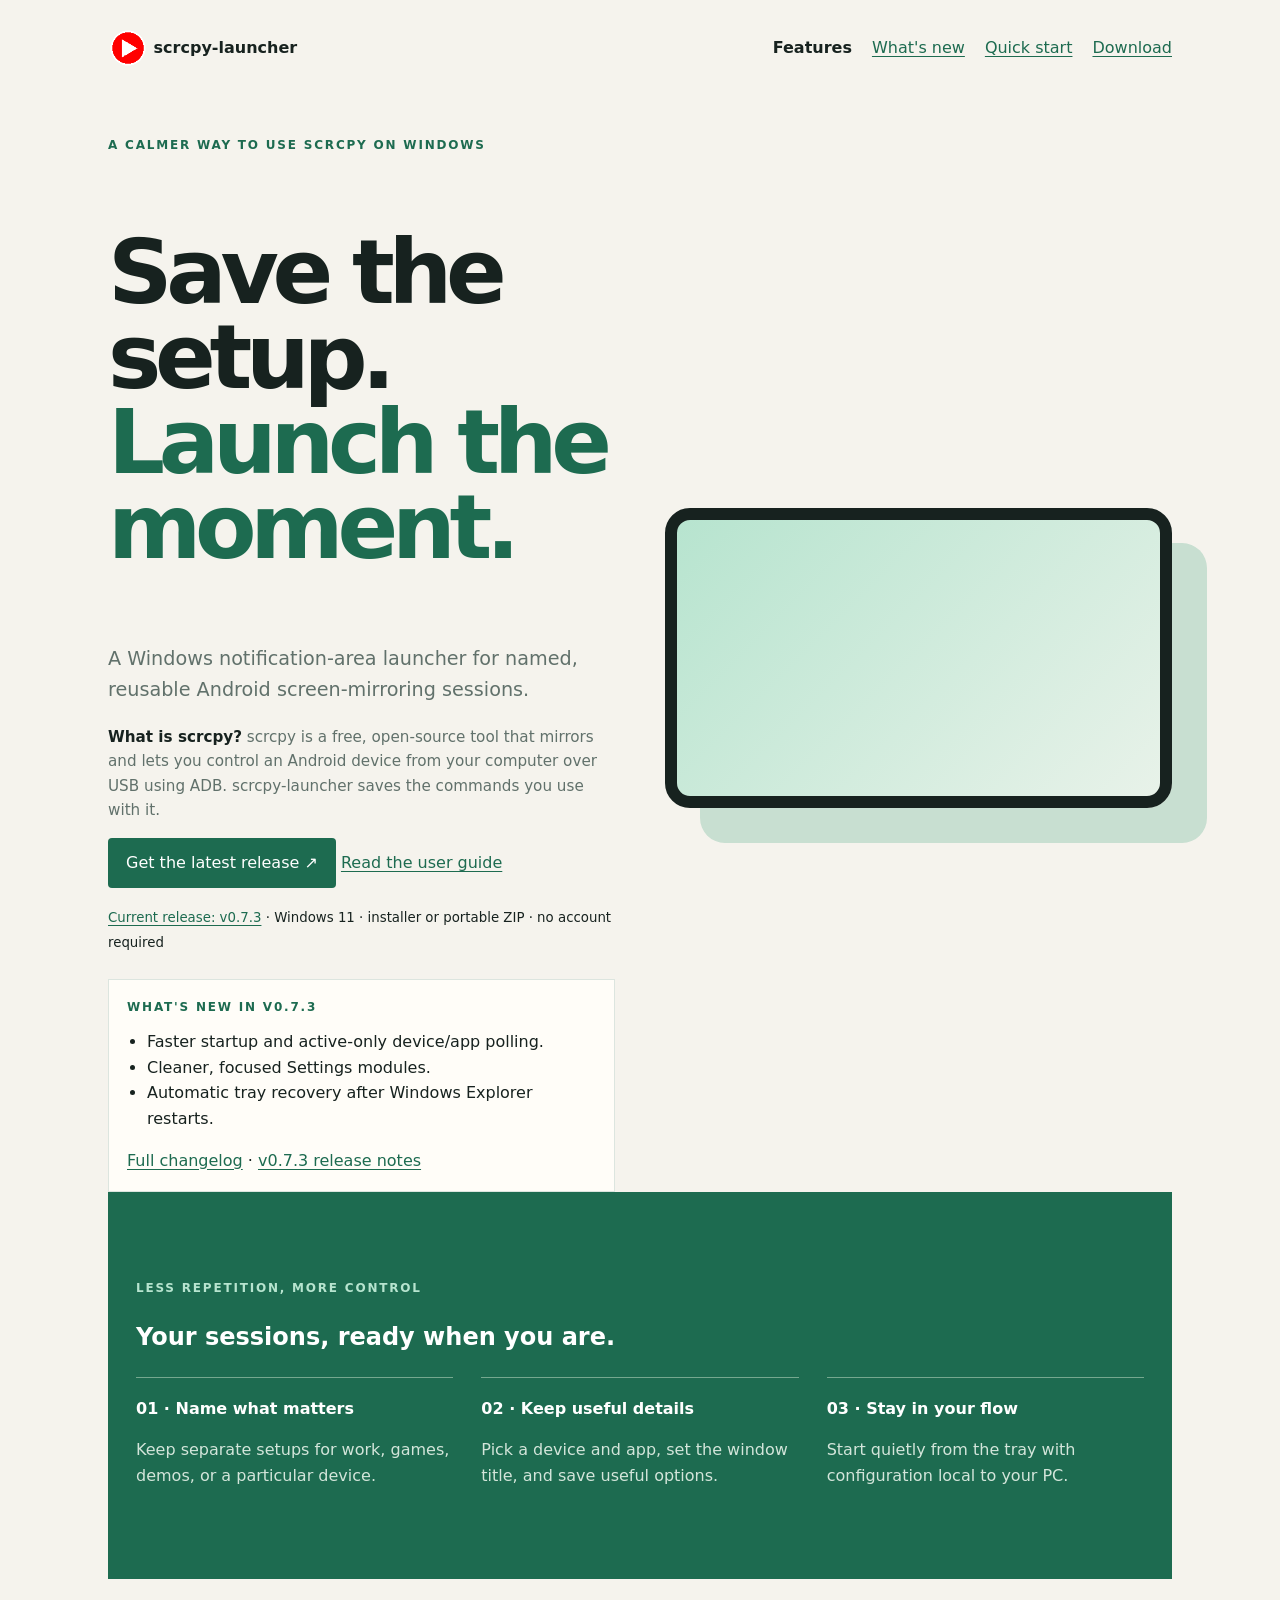
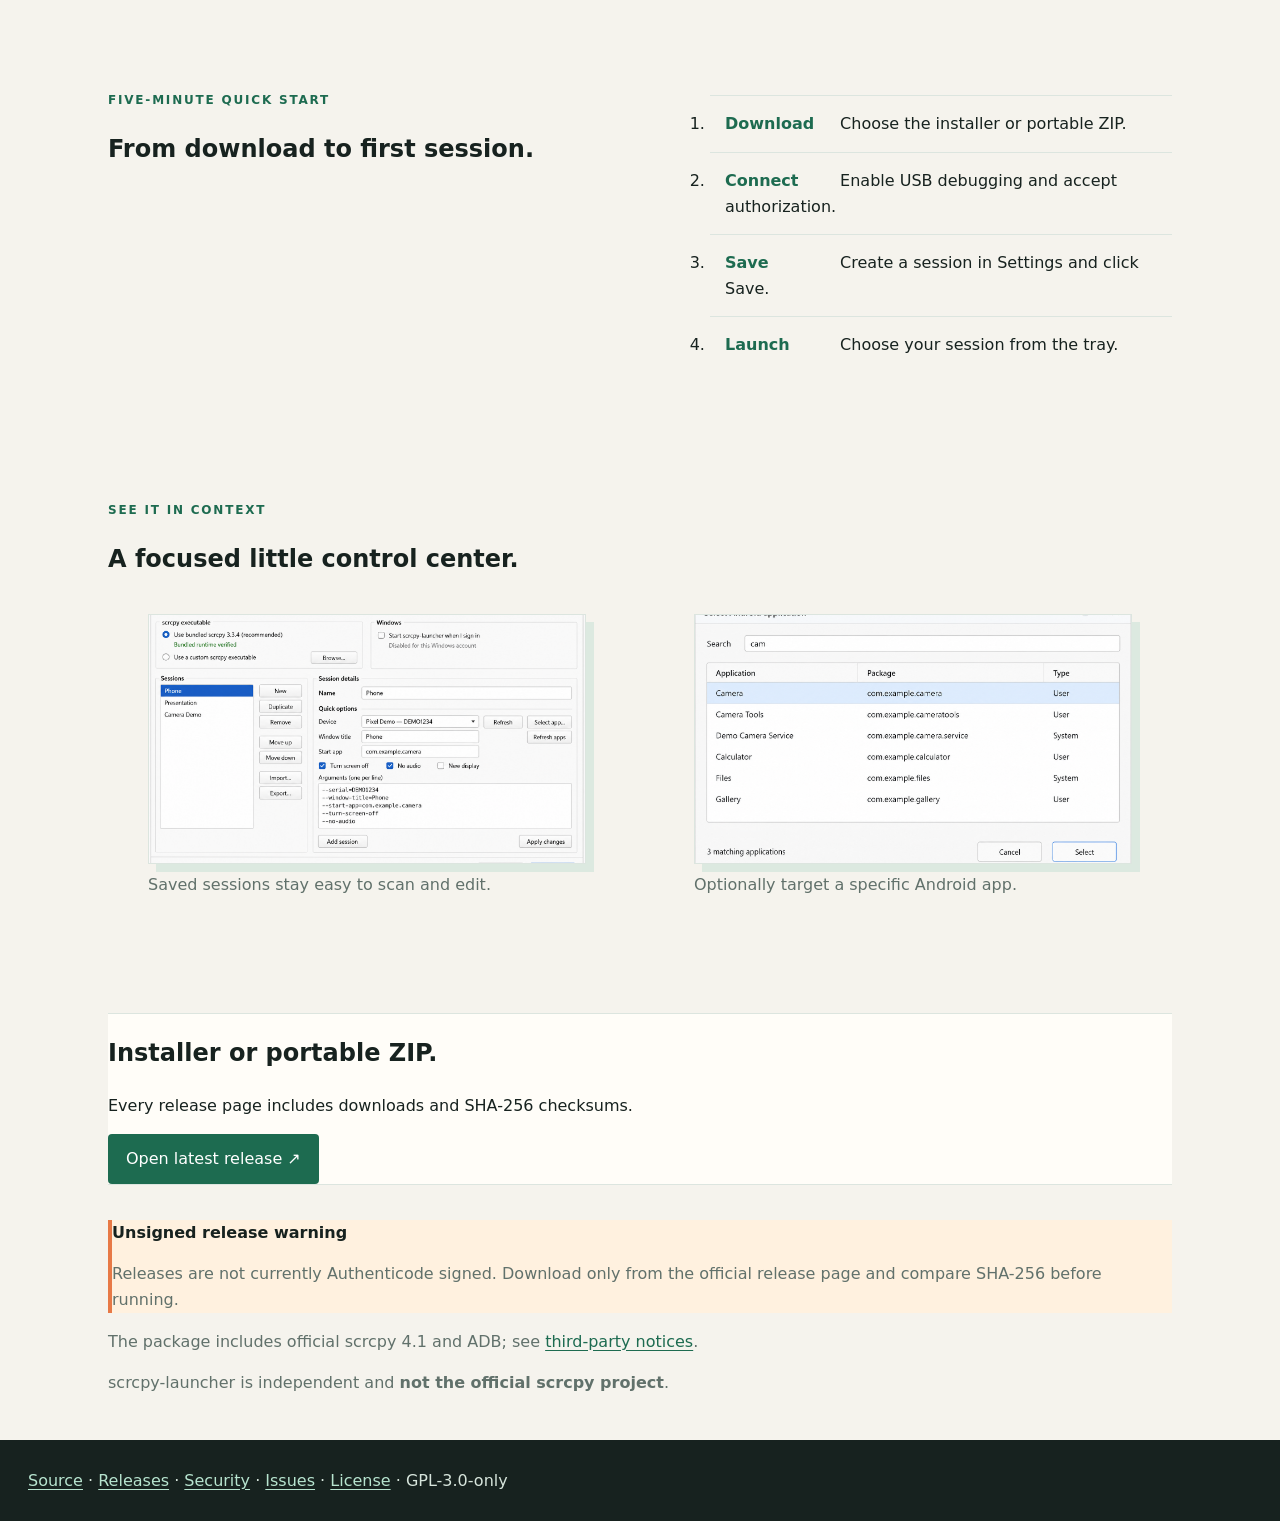
==== site/index.html @ 6bb15d4a "Add public changelog and release summary" ====
<!doctype html>
<html lang="en">
<head>
  <meta charset="utf-8">
  <meta name="viewport" content="width=device-width,initial-scale=1">
  <title>scrcpy-launcher — reusable Android screen-mirroring sessions</title>
  <meta name="description" content="A small Windows system-tray launcher for saving and launching reusable scrcpy sessions.">
  <link rel="canonical" href="https://scrcpy-launcher.link/">
  <meta property="og:title" content="scrcpy-launcher">
  <meta property="og:description" content="Save and launch reusable scrcpy sessions from the Windows notification area.">
  <link rel="icon" href="assets/icon.ico">
  <link rel="stylesheet" href="styles.css">
</head>
<body>
  <header>
    <a href="#top"><img src="assets/icon.ico" alt="" width="40"> scrcpy-launcher</a>
    <nav>
      <a href="#features">Features</a>
      <a href="#whats-new">What's new</a>
      <a href="#quick-start">Quick start</a>
      <a href="https://github.com/wwalsh/scrcpy-launcher/releases/latest">Download</a>
    </nav>
  </header>
  <main id="top">
    <section class="hero">
      <div>
        <p class="eyebrow">A calmer way to use scrcpy on Windows</p>
        <h1>Save the setup.<br><em>Launch the moment.</em></h1>
        <p class="lede">A Windows notification-area launcher for named, reusable Android screen-mirroring sessions.</p>
        <p class="explainer"><strong>What is scrcpy?</strong> scrcpy is a free, open-source tool that mirrors and lets you control an Android device from your computer over USB using ADB. scrcpy-launcher saves the commands you use with it.</p>
        <p>
          <a class="button" href="https://github.com/wwalsh/scrcpy-launcher/releases/latest">Get the latest release ↗</a>
          <a href="https://github.com/wwalsh/scrcpy-launcher/blob/main/docs/user-guide.md">Read the user guide</a>
        </p>
        <small><a href="https://github.com/wwalsh/scrcpy-launcher/releases/latest">Current release: v0.7.3</a> · Windows 11 · installer or portable ZIP · no account required</small>
        <div class="current-release" id="whats-new">
          <p class="eyebrow">What's new in v0.7.3</p>
          <ul>
            <li>Faster startup and active-only device/app polling.</li>
            <li>Cleaner, focused Settings modules.</li>
            <li>Automatic tray recovery after Windows Explorer restarts.</li>
          </ul>
          <p><a href="https://github.com/wwalsh/scrcpy-launcher/blob/main/CHANGELOG.md">Full changelog</a> · <a href="https://github.com/wwalsh/scrcpy-launcher/releases/tag/v0.7.3">v0.7.3 release notes</a></p>
        </div>
      </div>
      <div class="art" role="img" aria-label="Illustration of an Android phone and desktop"></div>
    </section>
    <section class="green" id="features">
      <p class="eyebrow">Less repetition, more control</p>
      <h2>Your sessions, ready when you are.</h2>
      <div class="grid">
        <article><b>01 · Name what matters</b><p>Keep separate setups for work, games, demos, or a particular device.</p></article>
        <article><b>02 · Keep useful details</b><p>Pick a device and app, set the window title, and save useful options.</p></article>
        <article><b>03 · Stay in your flow</b><p>Start quietly from the tray with configuration local to your PC.</p></article>
      </div>
    </section>
    <section class="split" id="quick-start">
      <div><p class="eyebrow">Five-minute quick start</p><h2>From download to first session.</h2></div>
      <ol>
        <li><b>Download</b> Choose the installer or portable ZIP.</li>
        <li><b>Connect</b> Enable USB debugging and accept authorization.</li>
        <li><b>Save</b> Create a session in Settings and click Save.</li>
        <li><b>Launch</b> Choose your session from the tray.</li>
      </ol>
    </section>
    <section class="gallery">
      <p class="eyebrow">See it in context</p>
      <h2>A focused little control center.</h2>
      <div class="screens">
        <figure><img src="assets/settings-overview-generated.png" alt="Settings window showing saved sessions"><figcaption>Saved sessions stay easy to scan and edit.</figcaption></figure>
        <figure><img src="assets/app-selector-generated.png" alt="App selector showing Android applications"><figcaption>Optionally target a specific Android app.</figcaption></figure>
      </div>
    </section>
    <section class="download">
      <h2>Installer or portable ZIP.</h2>
      <p>Every release page includes downloads and SHA-256 checksums.</p>
      <a class="button" href="https://github.com/wwalsh/scrcpy-launcher/releases/latest">Open latest release ↗</a>
    </section>
    <aside class="notice">
      <b>Unsigned release warning</b>
      <p>Releases are not currently Authenticode signed. Download only from the official release page and compare SHA-256 before running.</p>
    </aside>
    <section class="disclosure">
      <p>The package includes official scrcpy 4.1 and ADB; see <a href="https://github.com/wwalsh/scrcpy-launcher/blob/main/THIRD-PARTY-NOTICES.md">third-party notices</a>.</p>
      <p>scrcpy-launcher is independent and <b>not the official scrcpy project</b>.</p>
    </section>
  </main>
  <footer>
    <a href="https://github.com/wwalsh/scrcpy-launcher">Source</a> ·
    <a href="https://github.com/wwalsh/scrcpy-launcher/releases">Releases</a> ·
    <a href="https://github.com/wwalsh/scrcpy-launcher/blob/main/SECURITY.md">Security</a> ·
    <a href="https://github.com/wwalsh/scrcpy-launcher/issues">Issues</a> ·
    <a href="https://github.com/wwalsh/scrcpy-launcher/blob/main/LICENSE">License</a> · GPL-3.0-only
  </footer>
</body>
</html>
---- site/styles.css ----
:root{--ink:#17221f;--muted:#61716b;--cream:#f5f3ed;--mint:#b7e4cf;--green:#1d6b50;--line:#dce5df;--orange:#e77946}*{box-sizing:border-box}body{margin:0;background:var(--cream);color:var(--ink);font:16px/1.6 "Segoe UI",system-ui,sans-serif}a{color:var(--green);text-underline-offset:3px}a:focus-visible{outline:3px solid var(--orange);outline-offset:4px}header,main,footer{max-width:1120px;margin:auto;padding:28px}header{display:flex;justify-content:space-between;align-items:center}header a:first-child{font-weight:800;text-decoration:none;color:var(--ink)}header img{vertical-align:middle;border-radius:8px}header nav{display:flex;gap:20px}.hero{min-height:560px;display:grid;grid-template-columns:1fr 1fr;align-items:center;gap:50px}.eyebrow{color:var(--green);font-size:.75rem;font-weight:800;letter-spacing:.15em;text-transform:uppercase}.hero h1{font-size:clamp(3rem,7vw,6rem);line-height:.95;letter-spacing:-.07em}.hero em{color:var(--green);font-style:normal}.lede{color:var(--muted);font-size:1.2rem}.explainer{color:var(--muted);max-width:560px;font-size:.95rem}.explainer strong{color:var(--ink)}.current-release{margin-top:24px;padding:18px;border:1px solid var(--line);background:#fffdf8}.current-release .eyebrow{margin-top:0}.current-release ul{margin:8px 0;padding-left:20px}.current-release p:last-child{margin-bottom:0}.button{display:inline-block;padding:12px 18px;background:var(--green);color:white;text-decoration:none;border-radius:4px}.art{height:300px;border:12px solid var(--ink);border-radius:25px;background:linear-gradient(135deg,var(--mint),#e8f2e9);box-shadow:35px 35px 0 #c8dfd1}.green{max-width:none;background:var(--green);color:white;padding:75px max(28px,calc((100% - 1064px)/2))}.green .eyebrow{color:var(--mint)}.grid,.screens{display:grid;grid-template-columns:repeat(3,1fr);gap:28px}.grid article{border-top:1px solid #75a88f;padding-top:18px}.grid p{color:#d3e5da}.split{display:grid;grid-template-columns:1fr 1fr;gap:60px;padding-top:100px;padding-bottom:100px}.split li{padding:15px;border-top:1px solid var(--line)}.split li b{display:inline-block;width:110px;color:var(--green)}.gallery{padding-bottom:100px}.screens{grid-template-columns:1fr 1fr}.screens img{width:100%;height:250px;object-fit:cover;border:1px solid var(--line);box-shadow:8px 8px 0 #dce9e0}.screens figcaption{color:var(--muted)}.download{background:#fffdf8;border-top:1px solid var(--line);border-bottom:1px solid var(--line)}.notice{margin-top:35px;background:#fff1df;border-left:4px solid var(--orange)}.notice p,.disclosure{color:var(--muted)}footer{background:var(--ink);color:#d7e5dc;max-width:none}footer a{color:var(--mint)}@media(max-width:700px){header{align-items:flex-start}header nav{gap:10px;flex-wrap:wrap;justify-content:flex-end}.hero,.split,.grid,.screens{grid-template-columns:1fr}.hero{padding-top:60px}.hero h1{font-size:clamp(3rem,15vw,5rem)}.art{margin:30px 15px;height:230px}.split{padding-top:65px;padding-bottom:65px}.screens img{height:auto}}@media(prefers-reduced-motion:reduce){html{scroll-behavior:auto}}
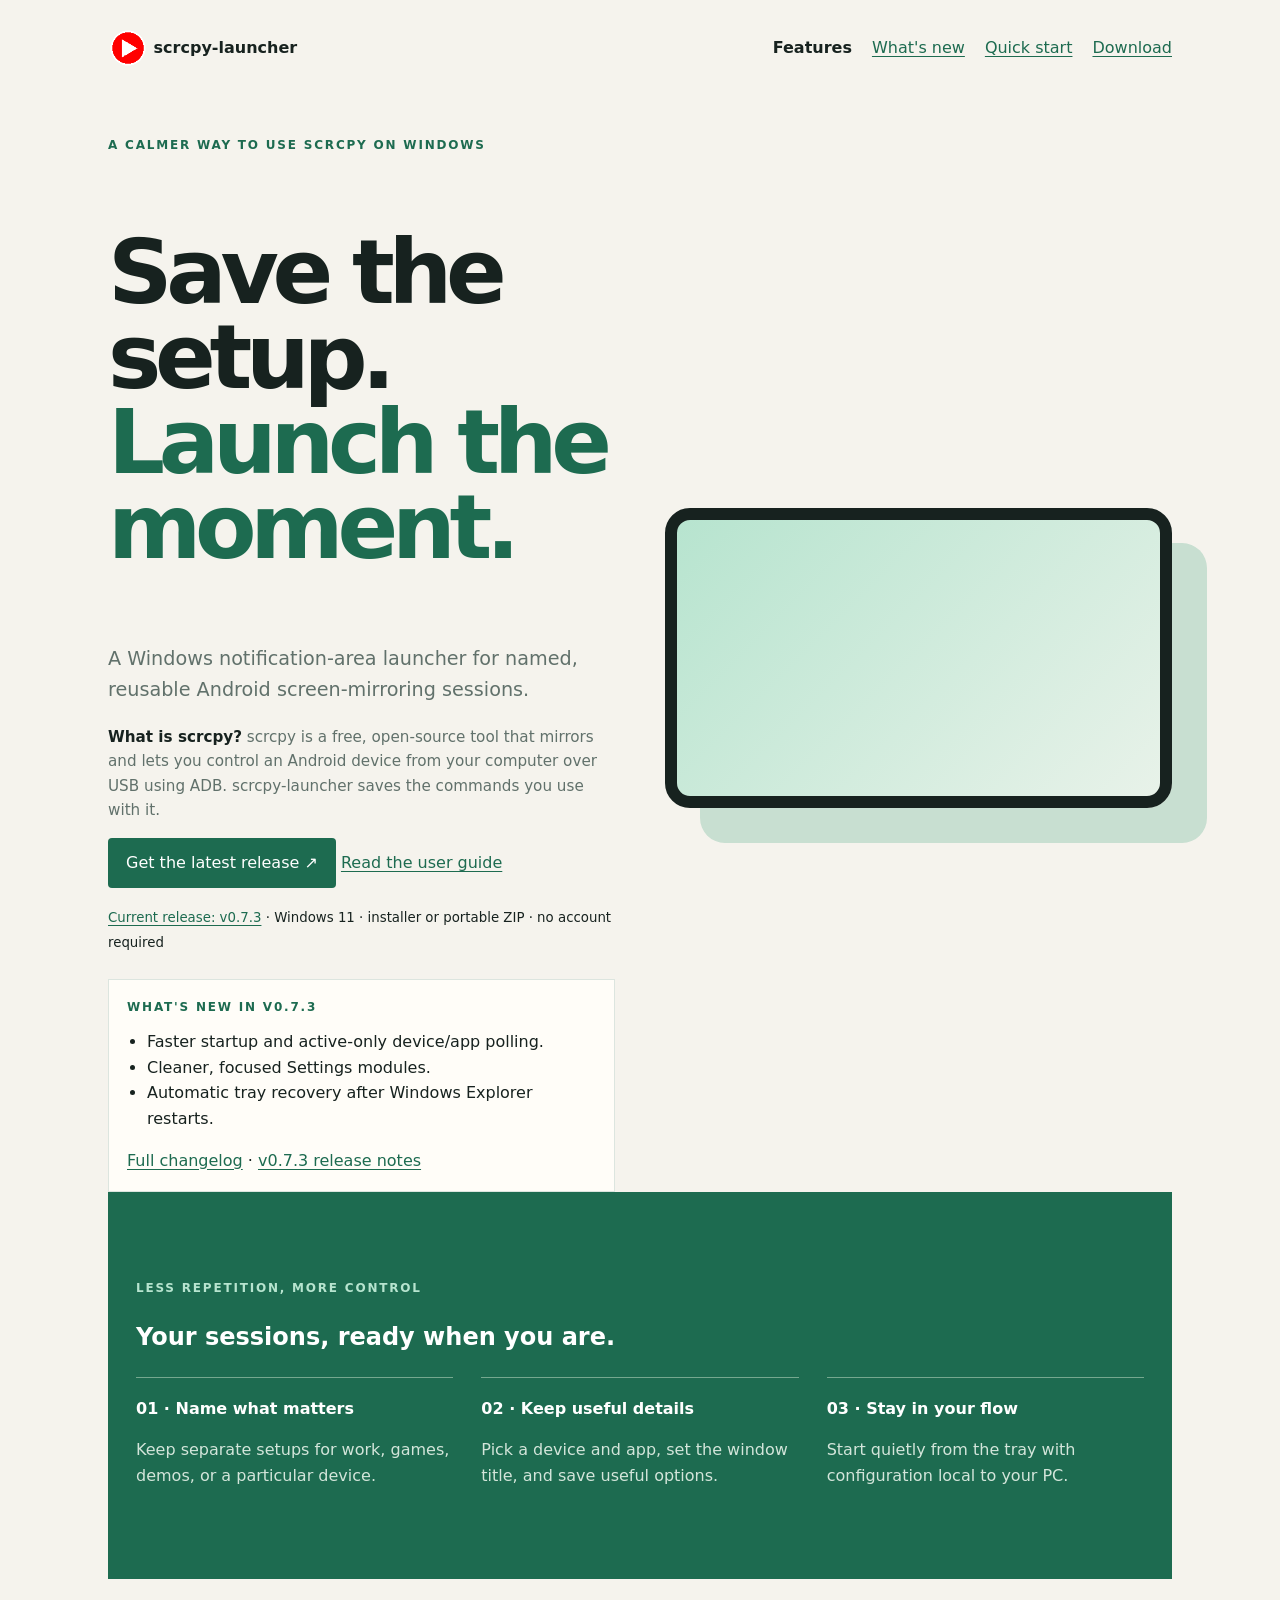
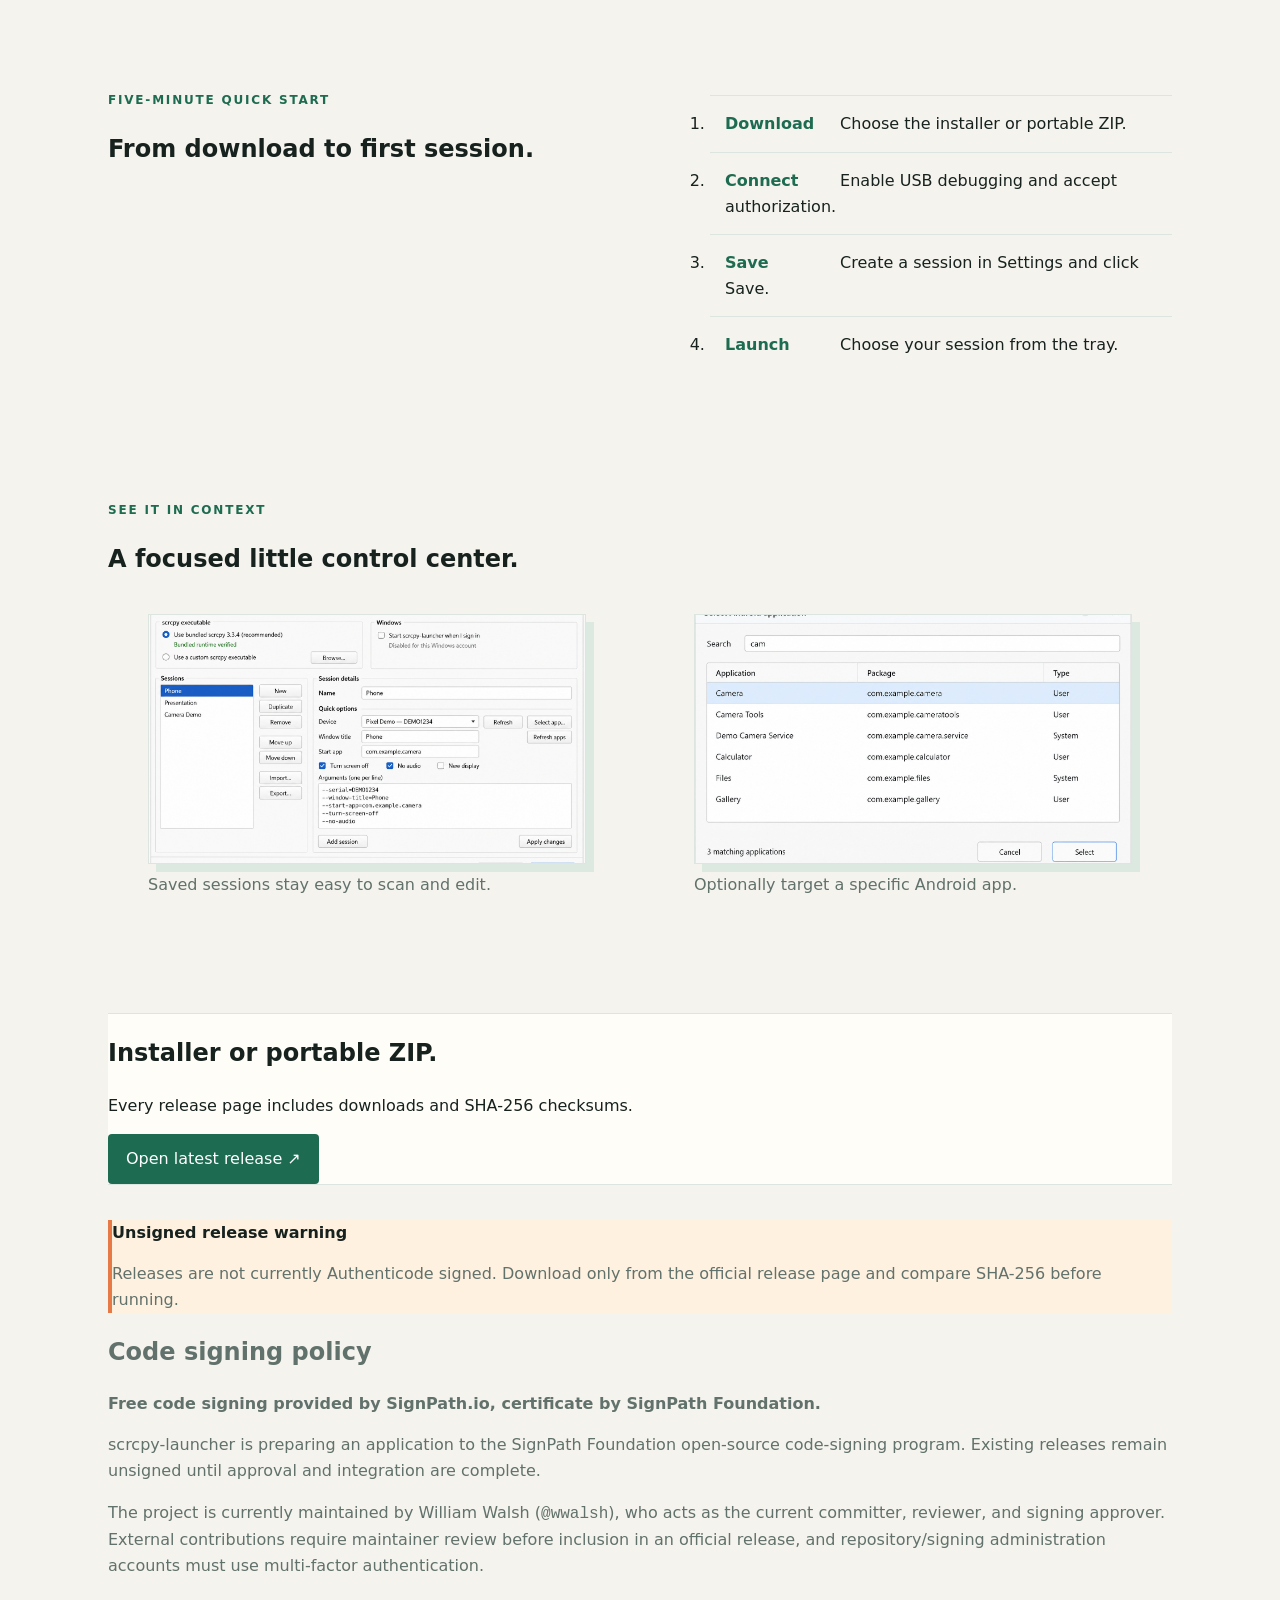
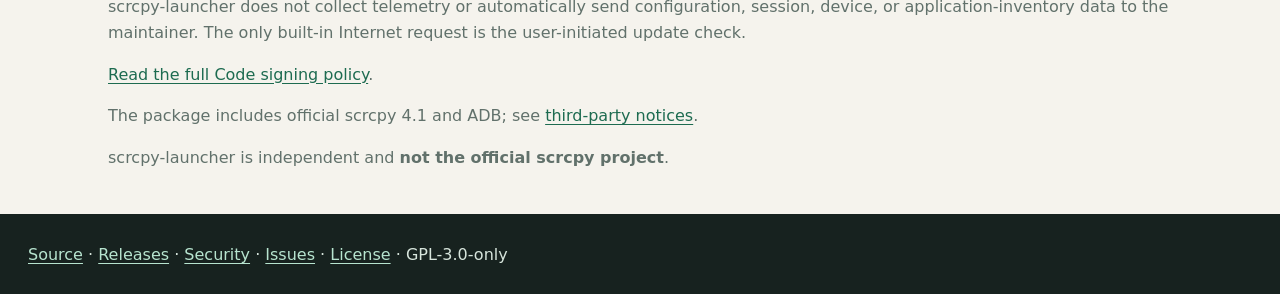
==== commit b0467942: "Add code signing policy to website" ====
--- a/site/index.html
+++ b/site/index.html
@@ -80,6 +80,14 @@
       <b>Unsigned release warning</b>
       <p>Releases are not currently Authenticode signed. Download only from the official release page and compare SHA-256 before running.</p>
     </aside>
+    <section class="disclosure" id="code-signing-policy">
+      <h2>Code signing policy</h2>
+      <p><strong>Free code signing provided by SignPath.io, certificate by SignPath Foundation.</strong></p>
+      <p>scrcpy-launcher is preparing an application to the SignPath Foundation open-source code-signing program. Existing releases remain unsigned until approval and integration are complete.</p>
+      <p>The project is currently maintained by William Walsh (<code>@wwalsh</code>), who acts as the current committer, reviewer, and signing approver. External contributions require maintainer review before inclusion in an official release, and repository/signing administration accounts must use multi-factor authentication.</p>
+      <p>scrcpy-launcher does not collect telemetry or automatically send configuration, session, device, or application-inventory data to the maintainer. The only built-in Internet request is the user-initiated update check.</p>
+      <p><a href="https://github.com/wwalsh/scrcpy-launcher/blob/main/docs/code-signing-policy.md">Read the full Code signing policy</a>.</p>
+    </section>
     <section class="disclosure">
       <p>The package includes official scrcpy 4.1 and ADB; see <a href="https://github.com/wwalsh/scrcpy-launcher/blob/main/THIRD-PARTY-NOTICES.md">third-party notices</a>.</p>
       <p>scrcpy-launcher is independent and <b>not the official scrcpy project</b>.</p>
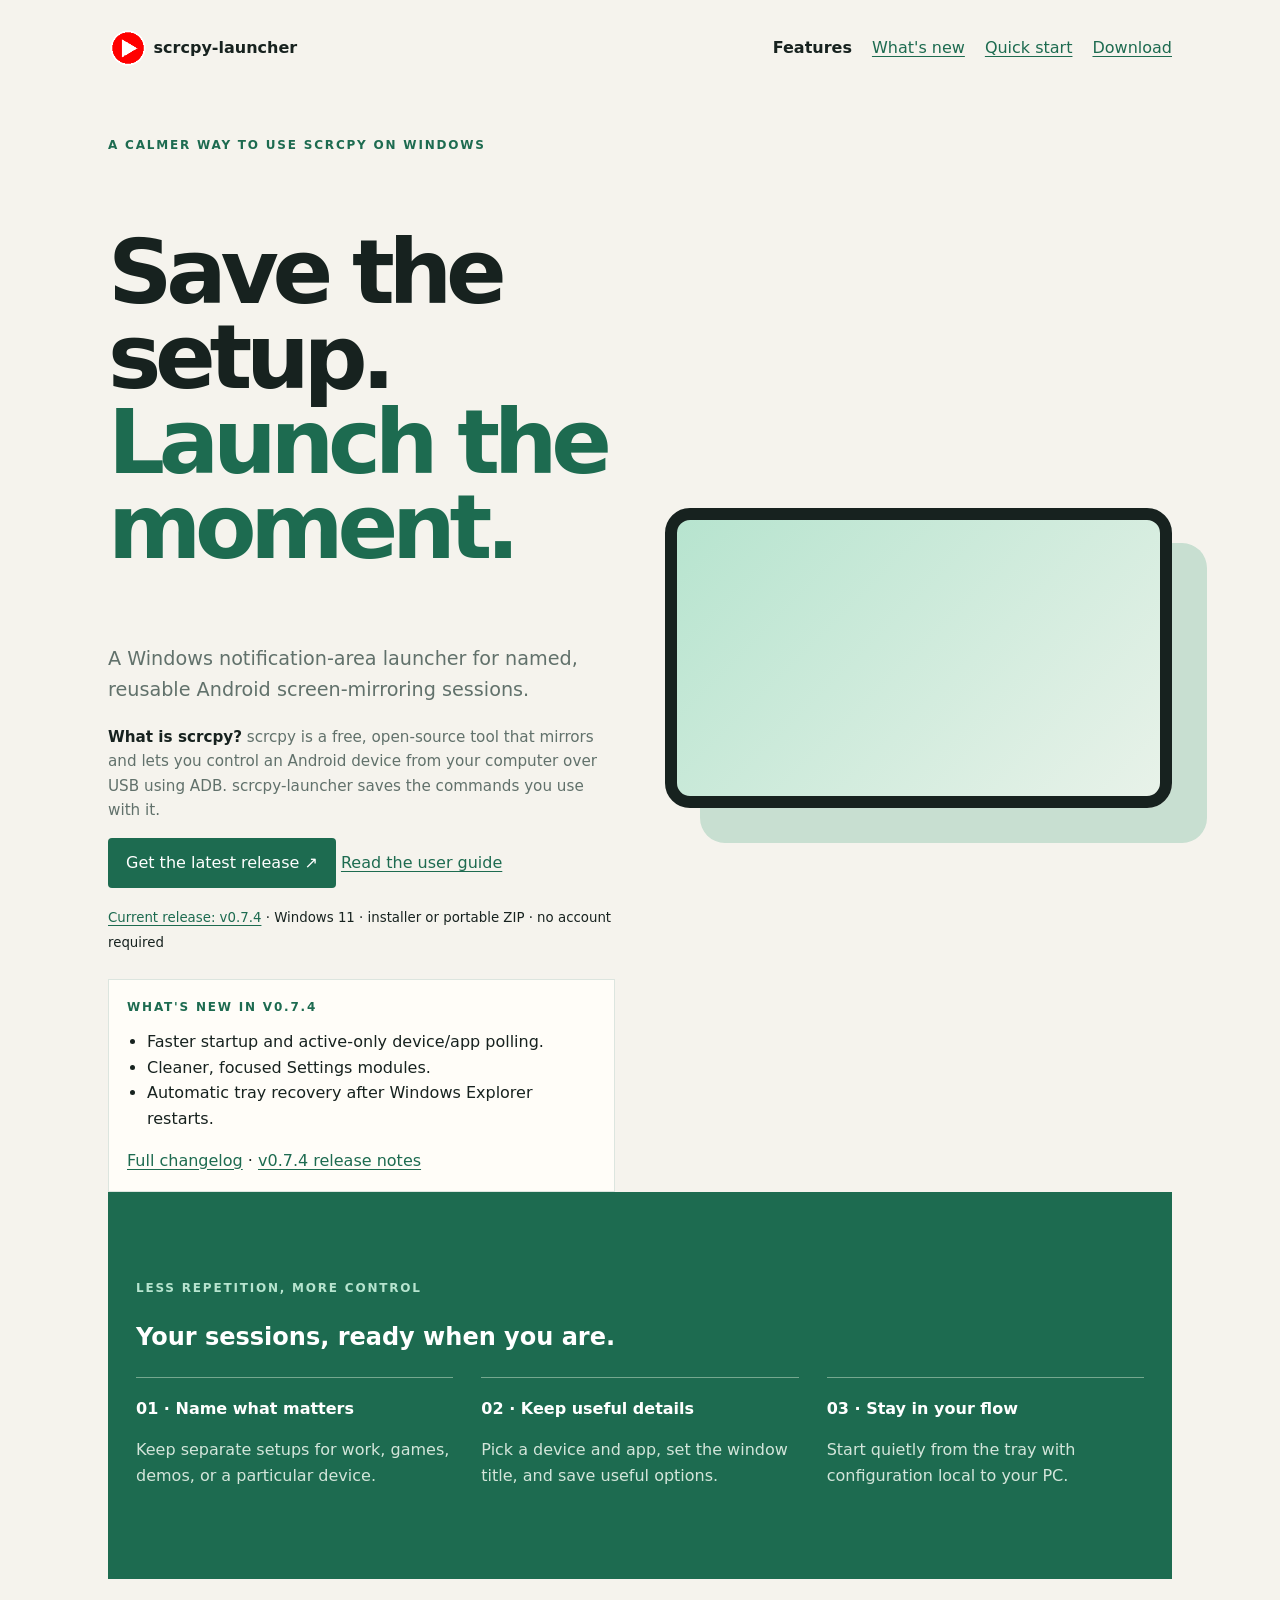
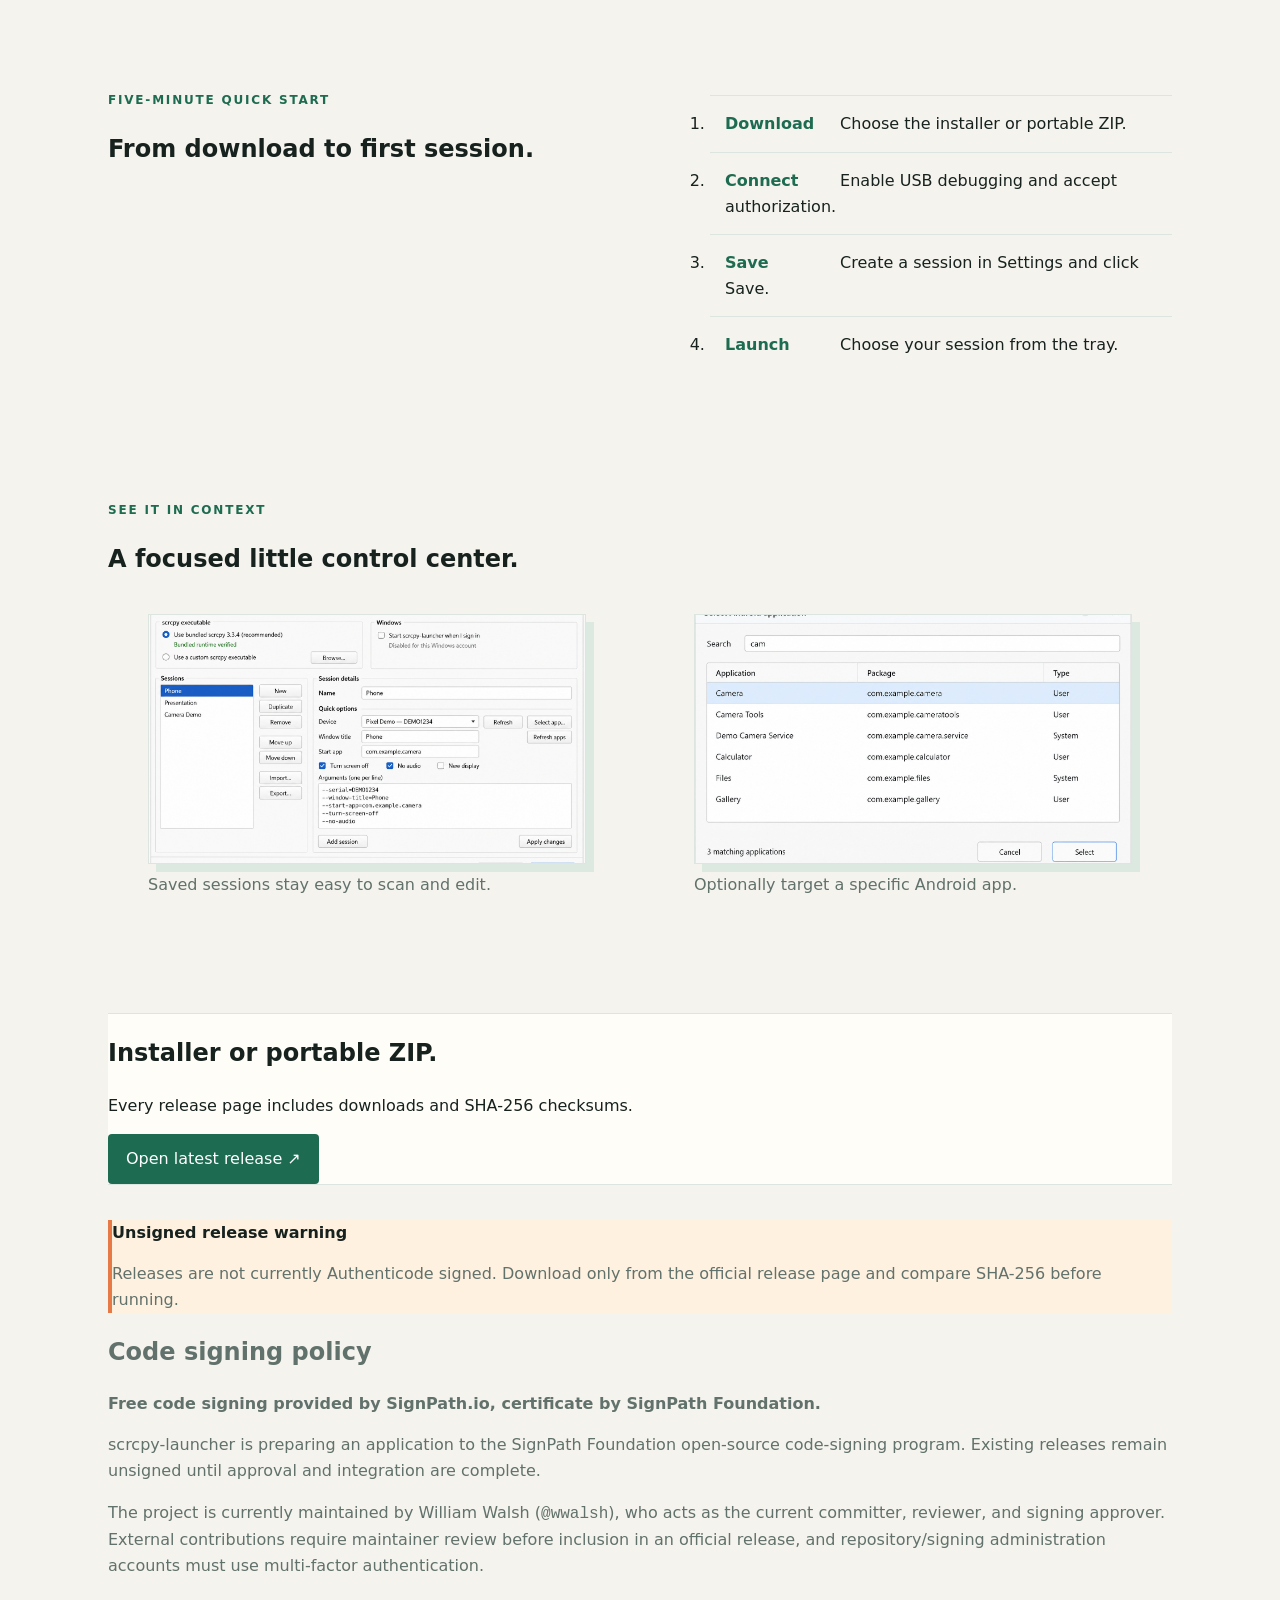
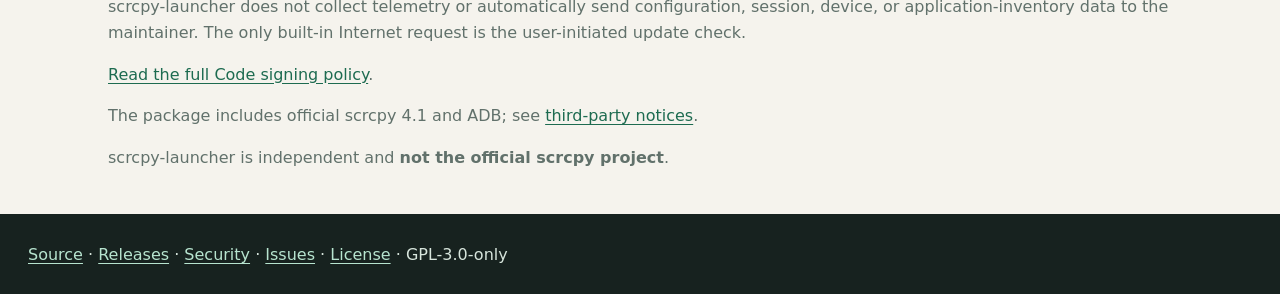
==== commit 019cfec9: "Prepare 0.7.4 release" ====
--- a/site/index.html
+++ b/site/index.html
@@ -32,15 +32,15 @@
           <a class="button" href="https://github.com/wwalsh/scrcpy-launcher/releases/latest">Get the latest release ↗</a>
           <a href="https://github.com/wwalsh/scrcpy-launcher/blob/main/docs/user-guide.md">Read the user guide</a>
         </p>
-        <small><a href="https://github.com/wwalsh/scrcpy-launcher/releases/latest">Current release: v0.7.3</a> · Windows 11 · installer or portable ZIP · no account required</small>
+        <small><a href="https://github.com/wwalsh/scrcpy-launcher/releases/latest">Current release: v0.7.4</a> · Windows 11 · installer or portable ZIP · no account required</small>
         <div class="current-release" id="whats-new">
-          <p class="eyebrow">What's new in v0.7.3</p>
+          <p class="eyebrow">What's new in v0.7.4</p>
           <ul>
             <li>Faster startup and active-only device/app polling.</li>
             <li>Cleaner, focused Settings modules.</li>
             <li>Automatic tray recovery after Windows Explorer restarts.</li>
           </ul>
-          <p><a href="https://github.com/wwalsh/scrcpy-launcher/blob/main/CHANGELOG.md">Full changelog</a> · <a href="https://github.com/wwalsh/scrcpy-launcher/releases/tag/v0.7.3">v0.7.3 release notes</a></p>
+          <p><a href="https://github.com/wwalsh/scrcpy-launcher/blob/main/CHANGELOG.md">Full changelog</a> · <a href="https://github.com/wwalsh/scrcpy-launcher/releases/tag/v0.7.4">v0.7.4 release notes</a></p>
         </div>
       </div>
       <div class="art" role="img" aria-label="Illustration of an Android phone and desktop"></div>
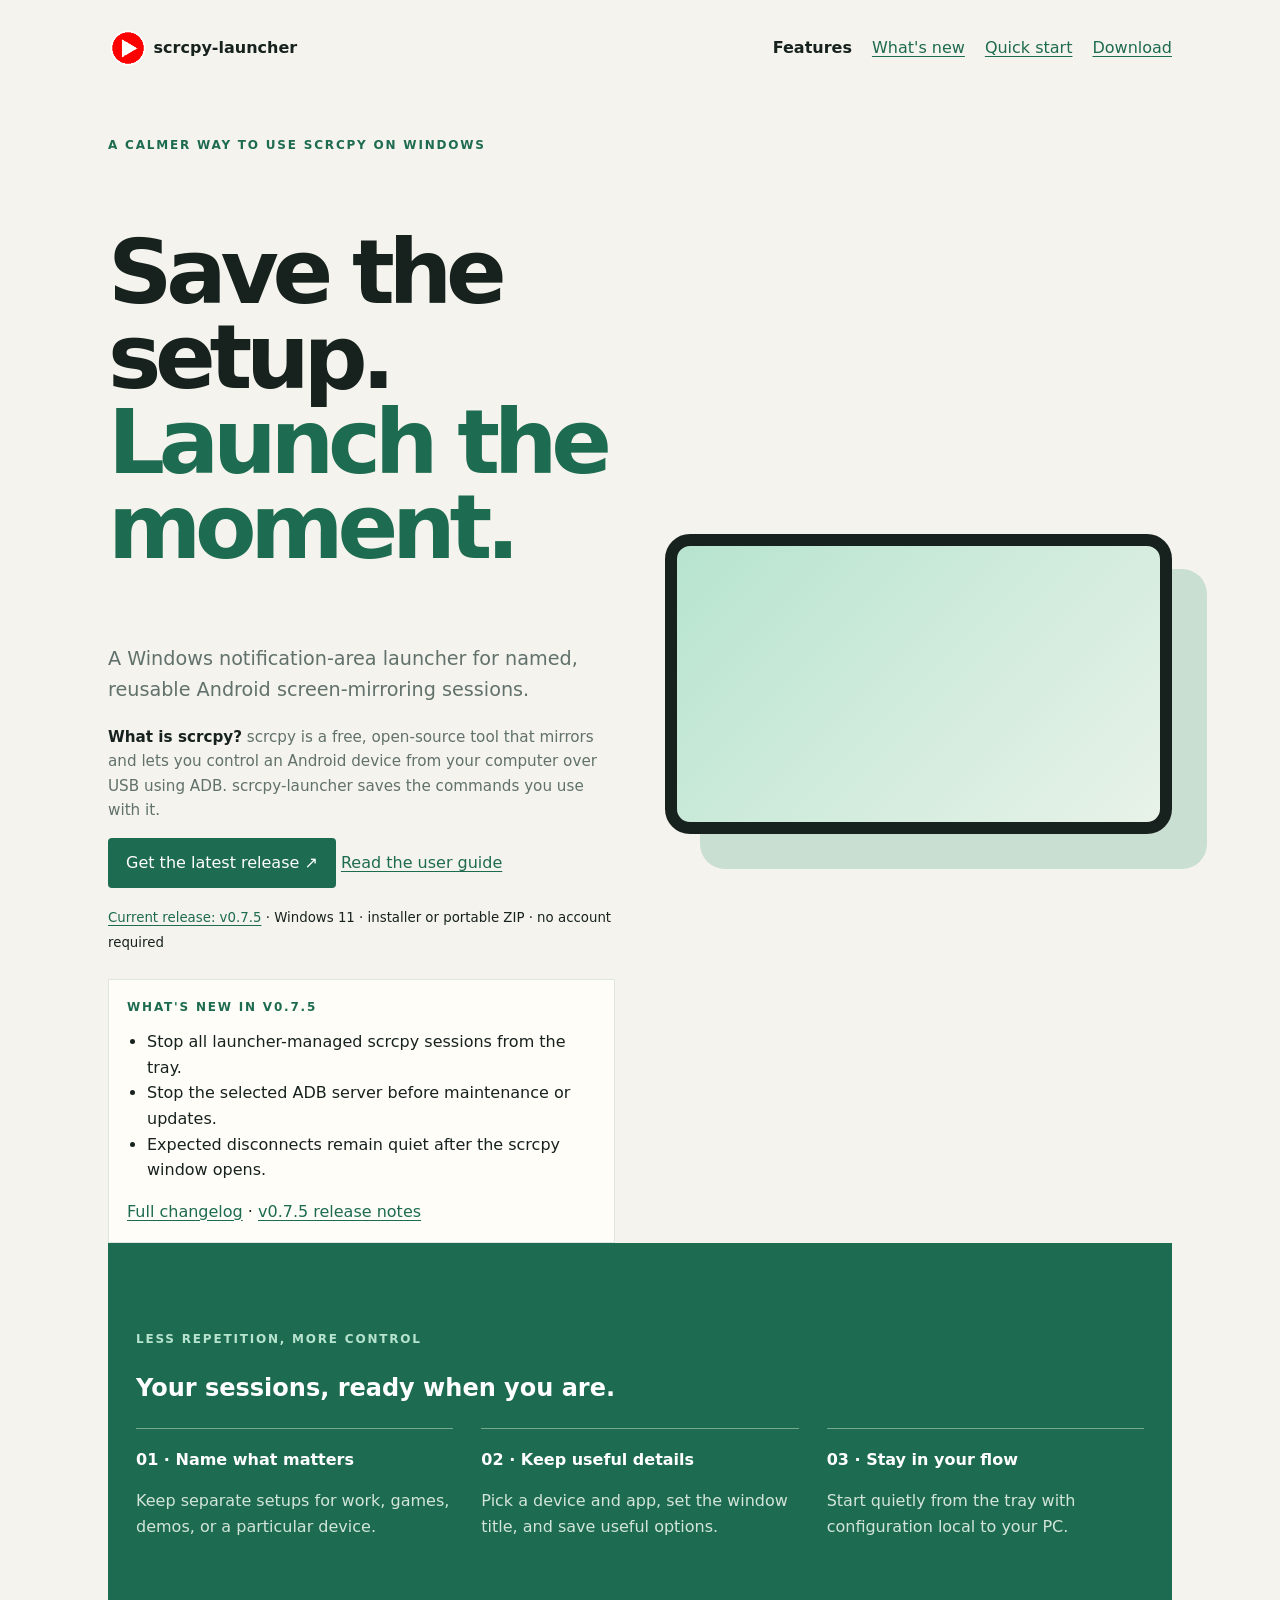
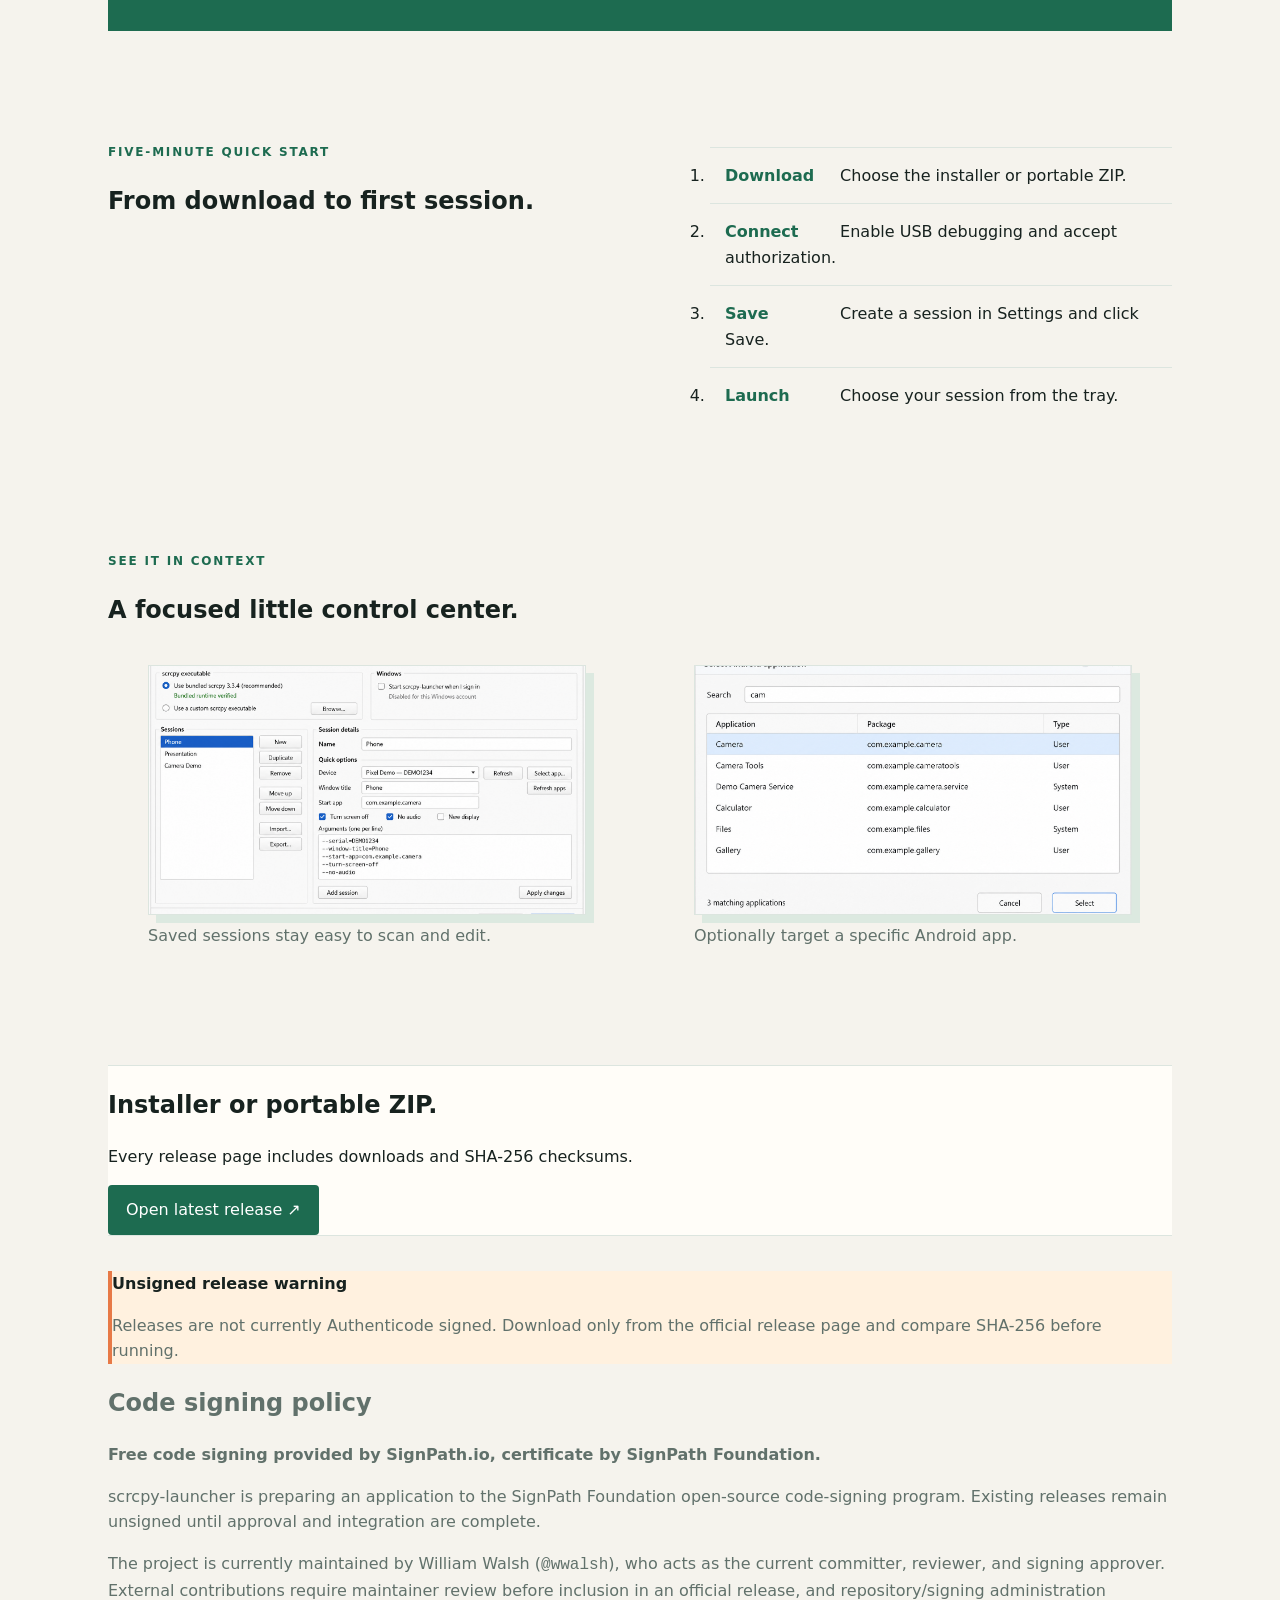
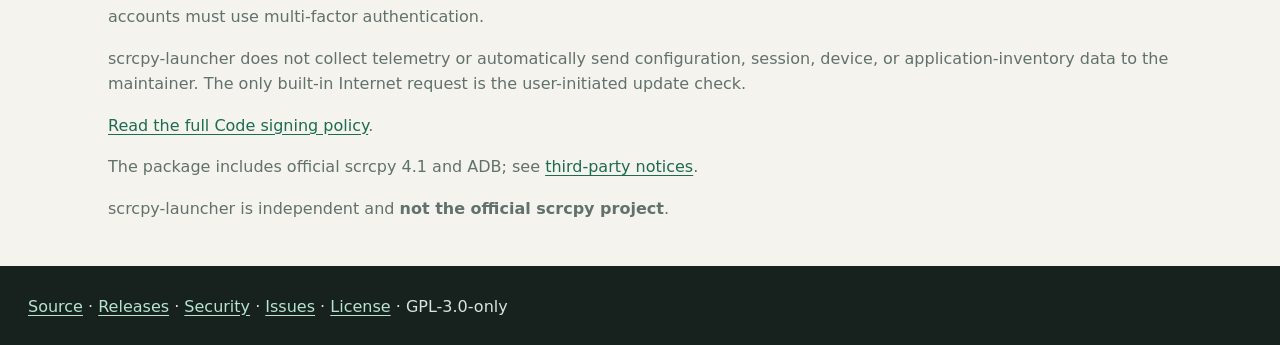
==== commit 3759d53a: "Prepare 0.7.5 release" ====
--- a/site/index.html
+++ b/site/index.html
@@ -32,15 +32,15 @@
           <a class="button" href="https://github.com/wwalsh/scrcpy-launcher/releases/latest">Get the latest release ↗</a>
           <a href="https://github.com/wwalsh/scrcpy-launcher/blob/main/docs/user-guide.md">Read the user guide</a>
         </p>
-        <small><a href="https://github.com/wwalsh/scrcpy-launcher/releases/latest">Current release: v0.7.4</a> · Windows 11 · installer or portable ZIP · no account required</small>
+        <small><a href="https://github.com/wwalsh/scrcpy-launcher/releases/latest">Current release: v0.7.5</a> · Windows 11 · installer or portable ZIP · no account required</small>
         <div class="current-release" id="whats-new">
-          <p class="eyebrow">What's new in v0.7.4</p>
+          <p class="eyebrow">What's new in v0.7.5</p>
           <ul>
-            <li>Faster startup and active-only device/app polling.</li>
-            <li>Cleaner, focused Settings modules.</li>
-            <li>Automatic tray recovery after Windows Explorer restarts.</li>
+            <li>Stop all launcher-managed scrcpy sessions from the tray.</li>
+            <li>Stop the selected ADB server before maintenance or updates.</li>
+            <li>Expected disconnects remain quiet after the scrcpy window opens.</li>
           </ul>
-          <p><a href="https://github.com/wwalsh/scrcpy-launcher/blob/main/CHANGELOG.md">Full changelog</a> · <a href="https://github.com/wwalsh/scrcpy-launcher/releases/tag/v0.7.4">v0.7.4 release notes</a></p>
+          <p><a href="https://github.com/wwalsh/scrcpy-launcher/blob/main/CHANGELOG.md">Full changelog</a> · <a href="https://github.com/wwalsh/scrcpy-launcher/releases/tag/v0.7.5">v0.7.5 release notes</a></p>
         </div>
       </div>
       <div class="art" role="img" aria-label="Illustration of an Android phone and desktop"></div>
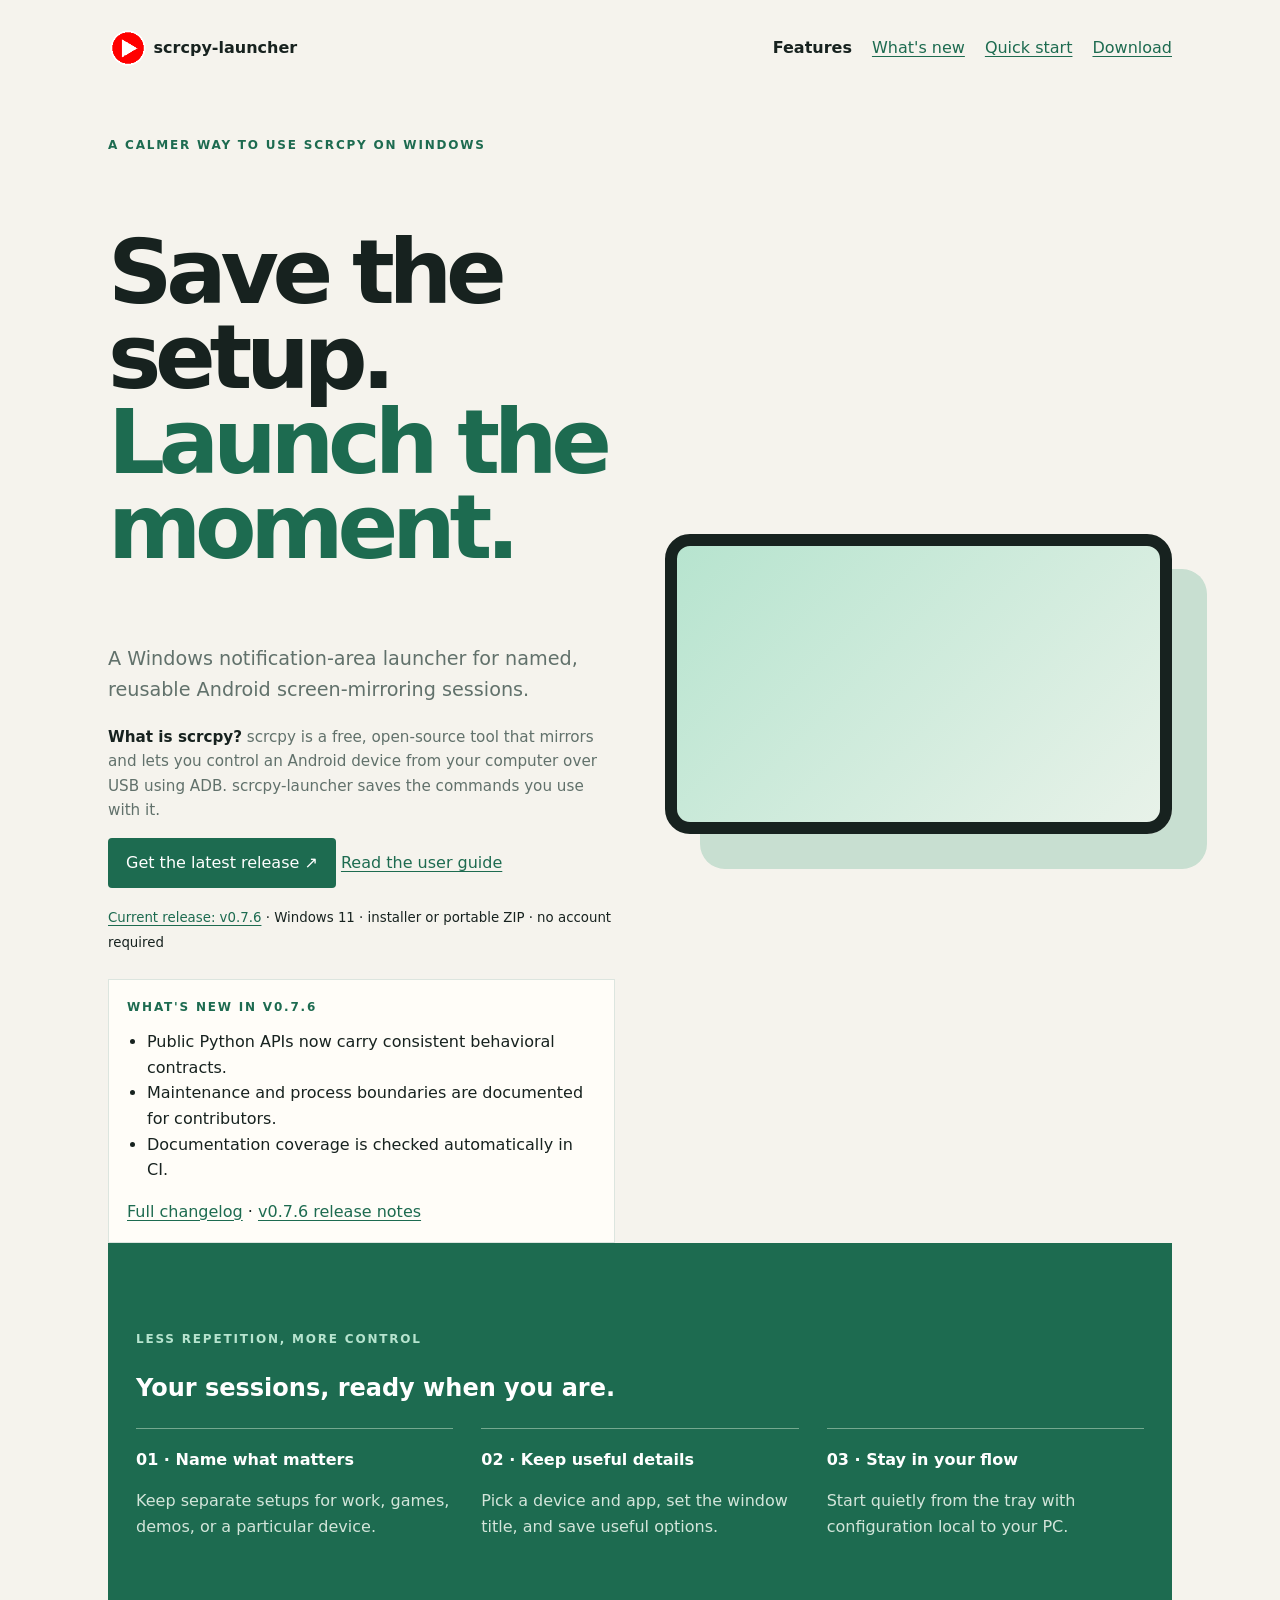
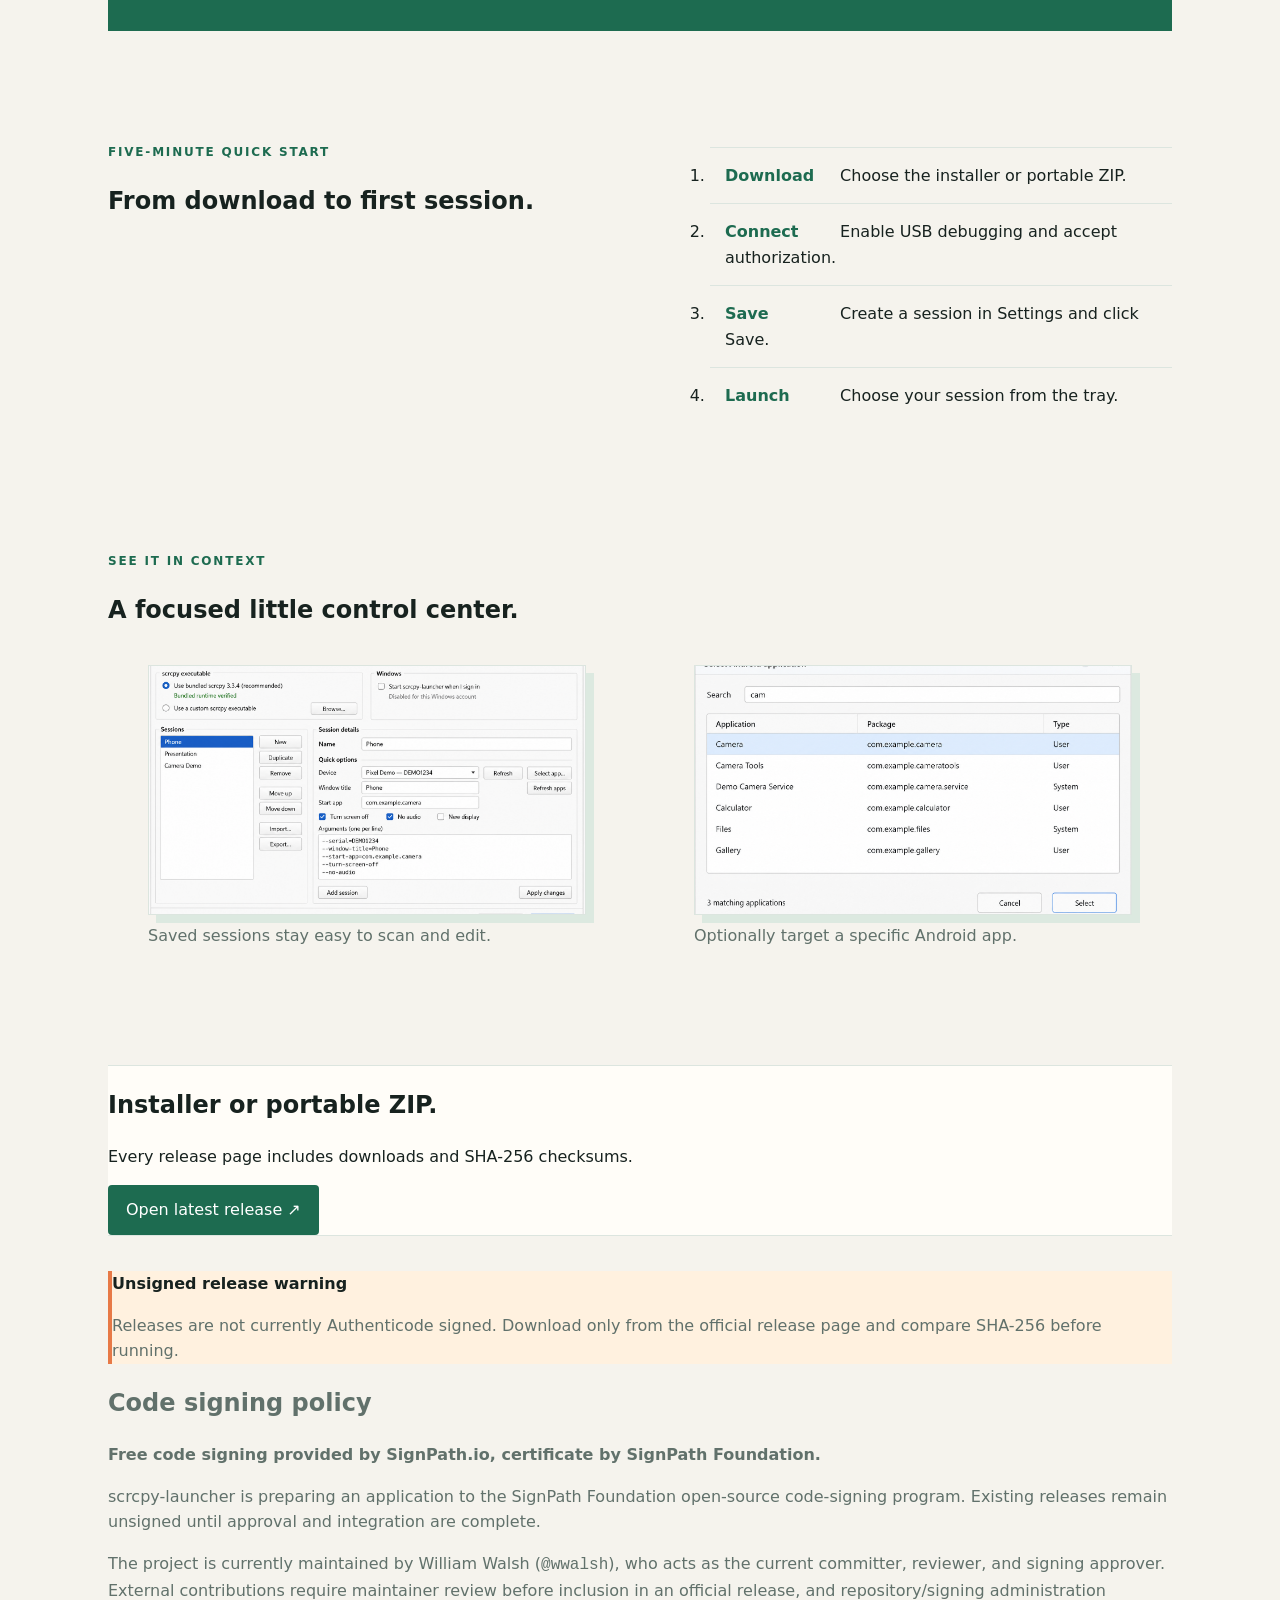
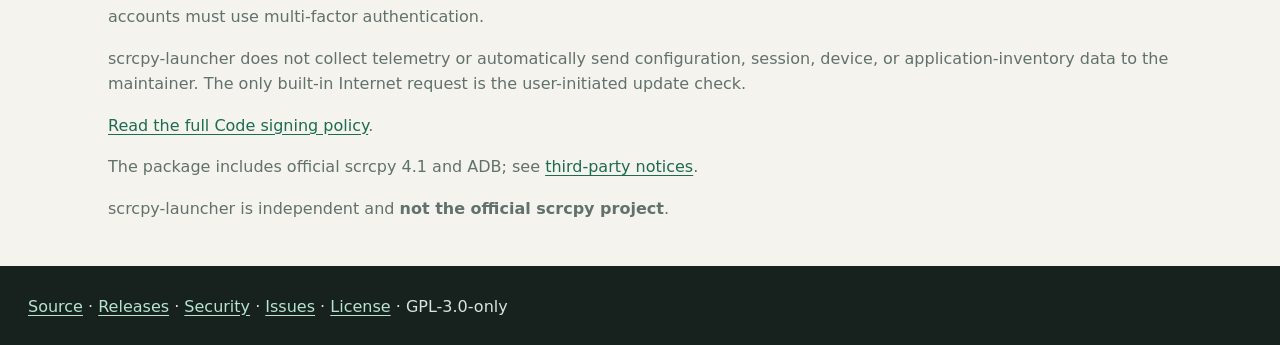
==== commit f83b1a32: "Prepare 0.7.6 release" ====
--- a/site/index.html
+++ b/site/index.html
@@ -32,15 +32,15 @@
           <a class="button" href="https://github.com/wwalsh/scrcpy-launcher/releases/latest">Get the latest release ↗</a>
           <a href="https://github.com/wwalsh/scrcpy-launcher/blob/main/docs/user-guide.md">Read the user guide</a>
         </p>
-        <small><a href="https://github.com/wwalsh/scrcpy-launcher/releases/latest">Current release: v0.7.5</a> · Windows 11 · installer or portable ZIP · no account required</small>
+        <small><a href="https://github.com/wwalsh/scrcpy-launcher/releases/latest">Current release: v0.7.6</a> · Windows 11 · installer or portable ZIP · no account required</small>
         <div class="current-release" id="whats-new">
-          <p class="eyebrow">What's new in v0.7.5</p>
+          <p class="eyebrow">What's new in v0.7.6</p>
           <ul>
-            <li>Stop all launcher-managed scrcpy sessions from the tray.</li>
-            <li>Stop the selected ADB server before maintenance or updates.</li>
-            <li>Expected disconnects remain quiet after the scrcpy window opens.</li>
+            <li>Public Python APIs now carry consistent behavioral contracts.</li>
+            <li>Maintenance and process boundaries are documented for contributors.</li>
+            <li>Documentation coverage is checked automatically in CI.</li>
           </ul>
-          <p><a href="https://github.com/wwalsh/scrcpy-launcher/blob/main/CHANGELOG.md">Full changelog</a> · <a href="https://github.com/wwalsh/scrcpy-launcher/releases/tag/v0.7.5">v0.7.5 release notes</a></p>
+          <p><a href="https://github.com/wwalsh/scrcpy-launcher/blob/main/CHANGELOG.md">Full changelog</a> · <a href="https://github.com/wwalsh/scrcpy-launcher/releases/tag/v0.7.6">v0.7.6 release notes</a></p>
         </div>
       </div>
       <div class="art" role="img" aria-label="Illustration of an Android phone and desktop"></div>
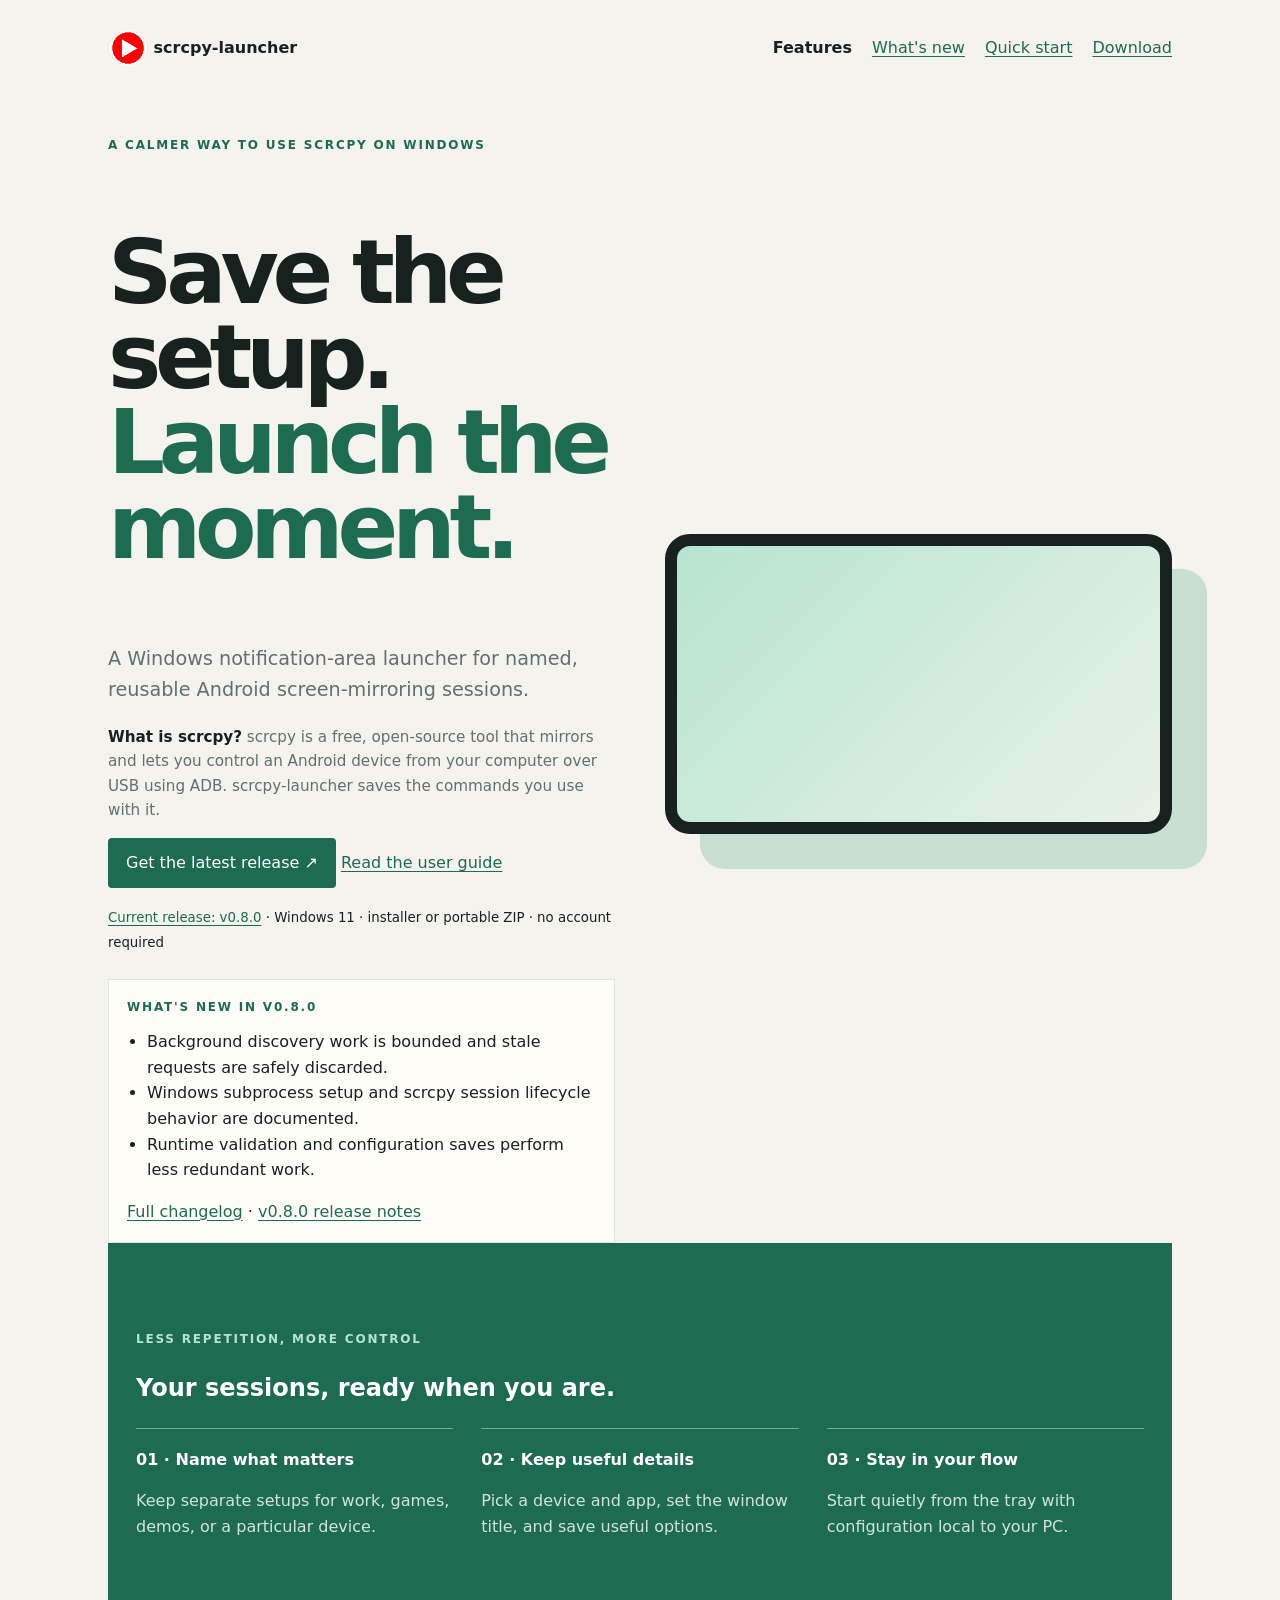
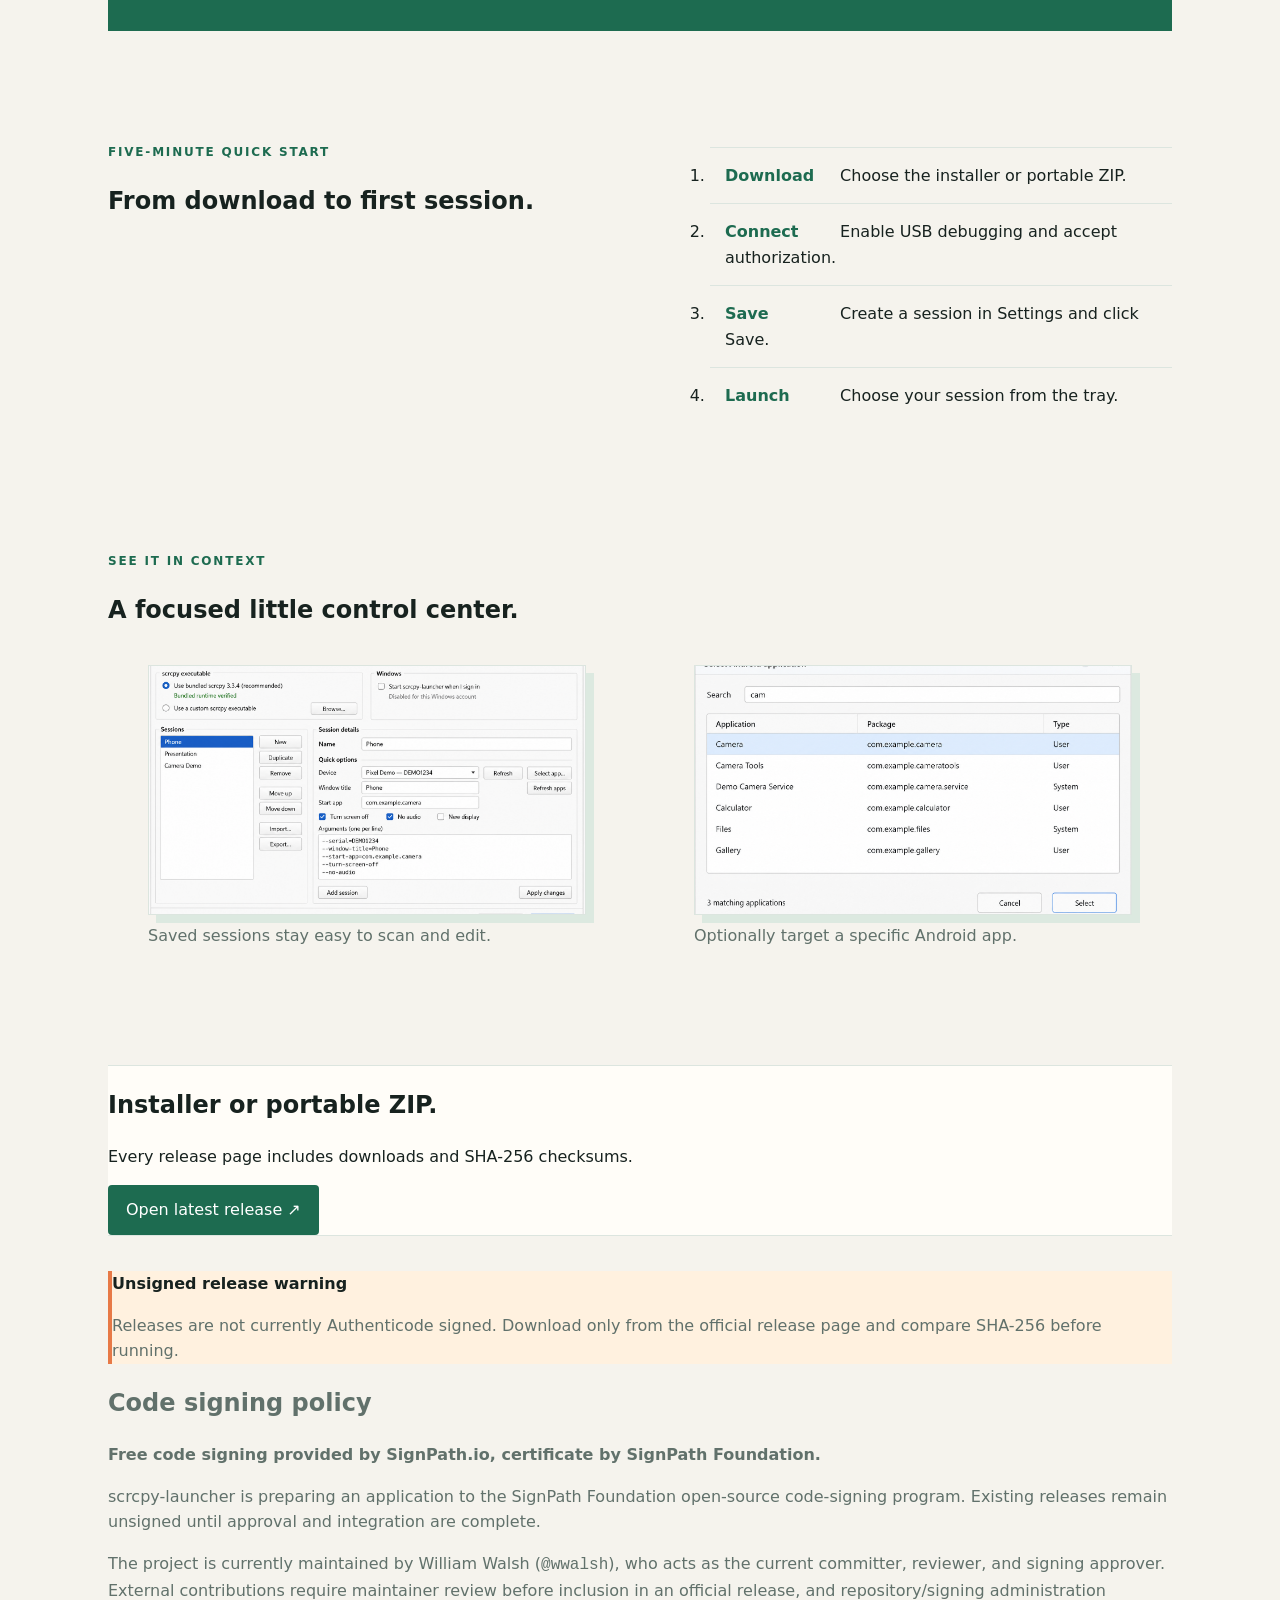
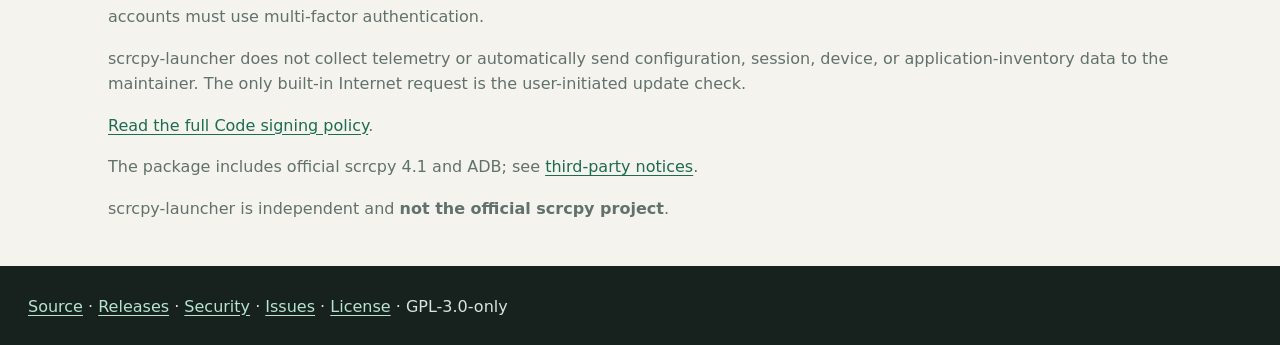
==== commit e6b345f6: "Prepare 0.8.0 release" ====
--- a/site/index.html
+++ b/site/index.html
@@ -32,15 +32,15 @@
           <a class="button" href="https://github.com/wwalsh/scrcpy-launcher/releases/latest">Get the latest release ↗</a>
           <a href="https://github.com/wwalsh/scrcpy-launcher/blob/main/docs/user-guide.md">Read the user guide</a>
         </p>
-        <small><a href="https://github.com/wwalsh/scrcpy-launcher/releases/latest">Current release: v0.7.6</a> · Windows 11 · installer or portable ZIP · no account required</small>
+        <small><a href="https://github.com/wwalsh/scrcpy-launcher/releases/latest">Current release: v0.8.0</a> · Windows 11 · installer or portable ZIP · no account required</small>
         <div class="current-release" id="whats-new">
-          <p class="eyebrow">What's new in v0.7.6</p>
+          <p class="eyebrow">What's new in v0.8.0</p>
           <ul>
-            <li>Public Python APIs now carry consistent behavioral contracts.</li>
-            <li>Maintenance and process boundaries are documented for contributors.</li>
-            <li>Documentation coverage is checked automatically in CI.</li>
+            <li>Background discovery work is bounded and stale requests are safely discarded.</li>
+            <li>Windows subprocess setup and scrcpy session lifecycle behavior are documented.</li>
+            <li>Runtime validation and configuration saves perform less redundant work.</li>
           </ul>
-          <p><a href="https://github.com/wwalsh/scrcpy-launcher/blob/main/CHANGELOG.md">Full changelog</a> · <a href="https://github.com/wwalsh/scrcpy-launcher/releases/tag/v0.7.6">v0.7.6 release notes</a></p>
+          <p><a href="https://github.com/wwalsh/scrcpy-launcher/blob/main/CHANGELOG.md">Full changelog</a> · <a href="https://github.com/wwalsh/scrcpy-launcher/releases/tag/v0.8.0">v0.8.0 release notes</a></p>
         </div>
       </div>
       <div class="art" role="img" aria-label="Illustration of an Android phone and desktop"></div>
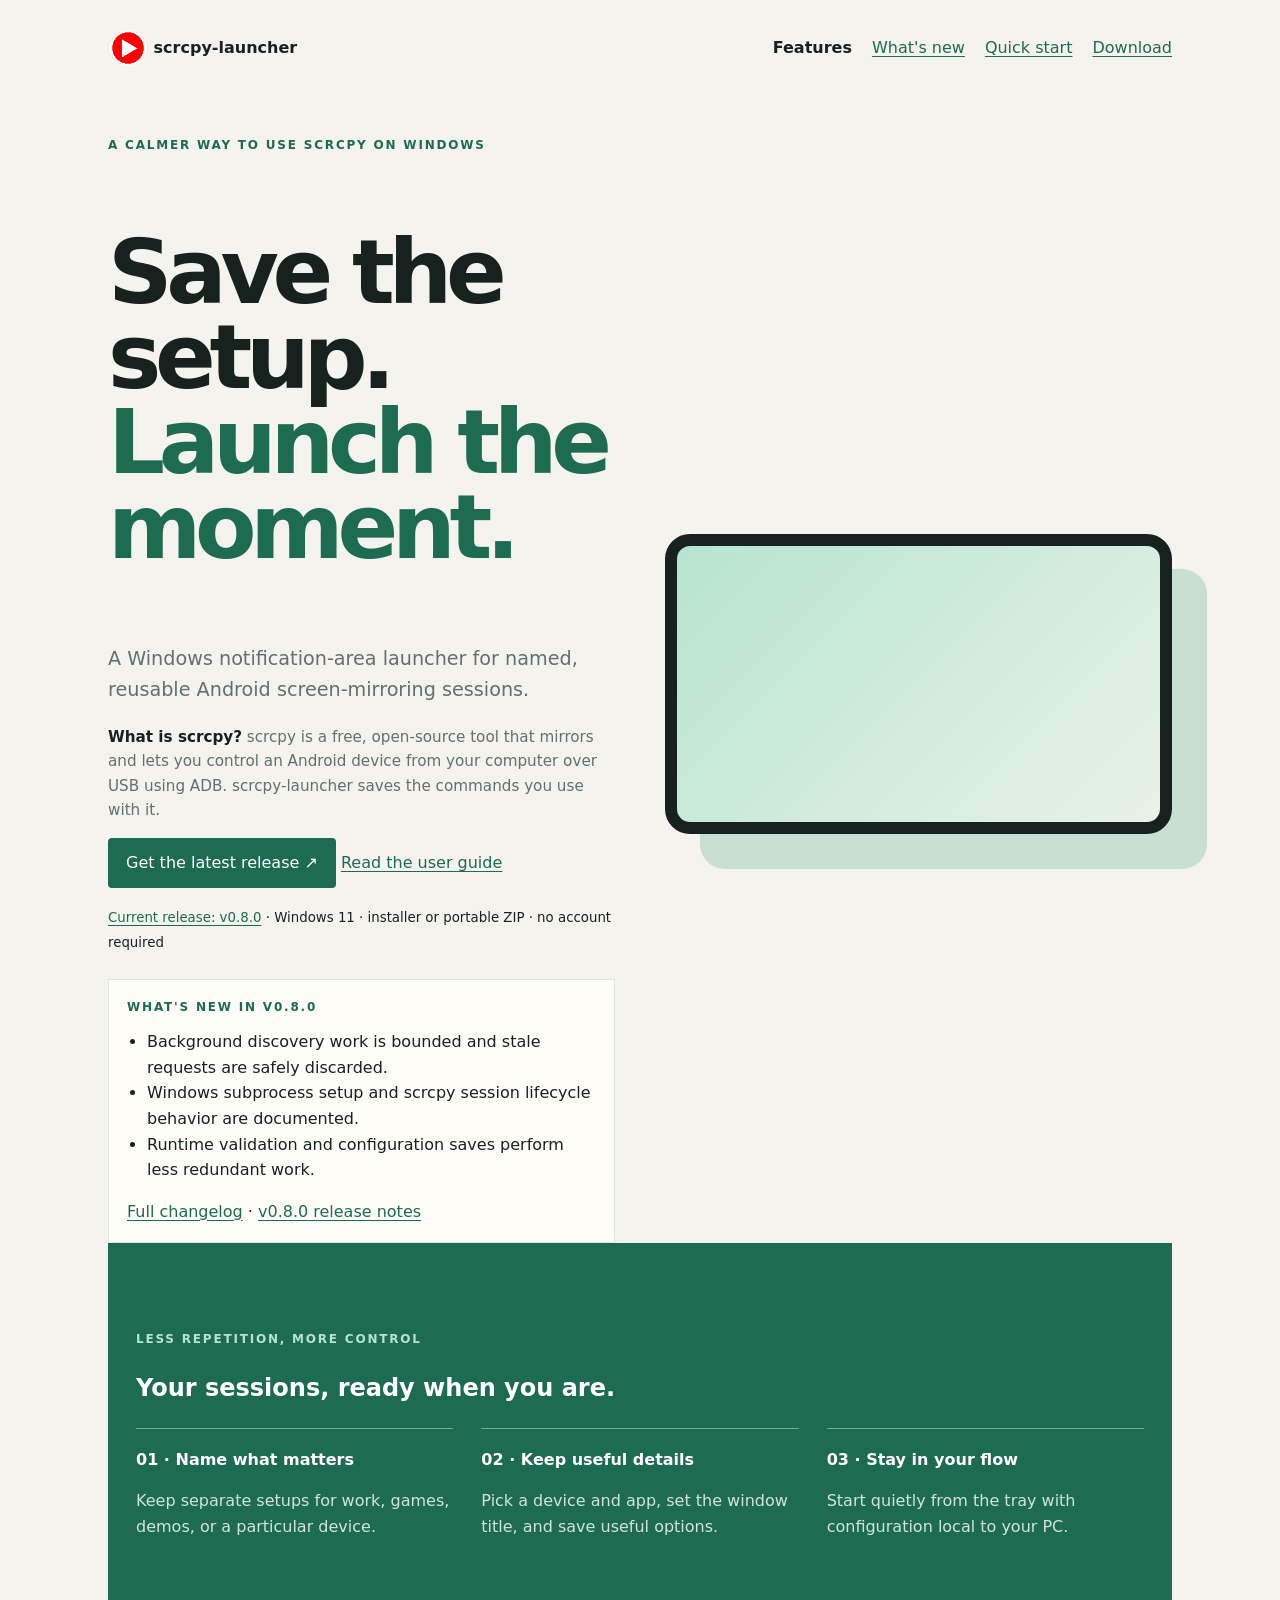
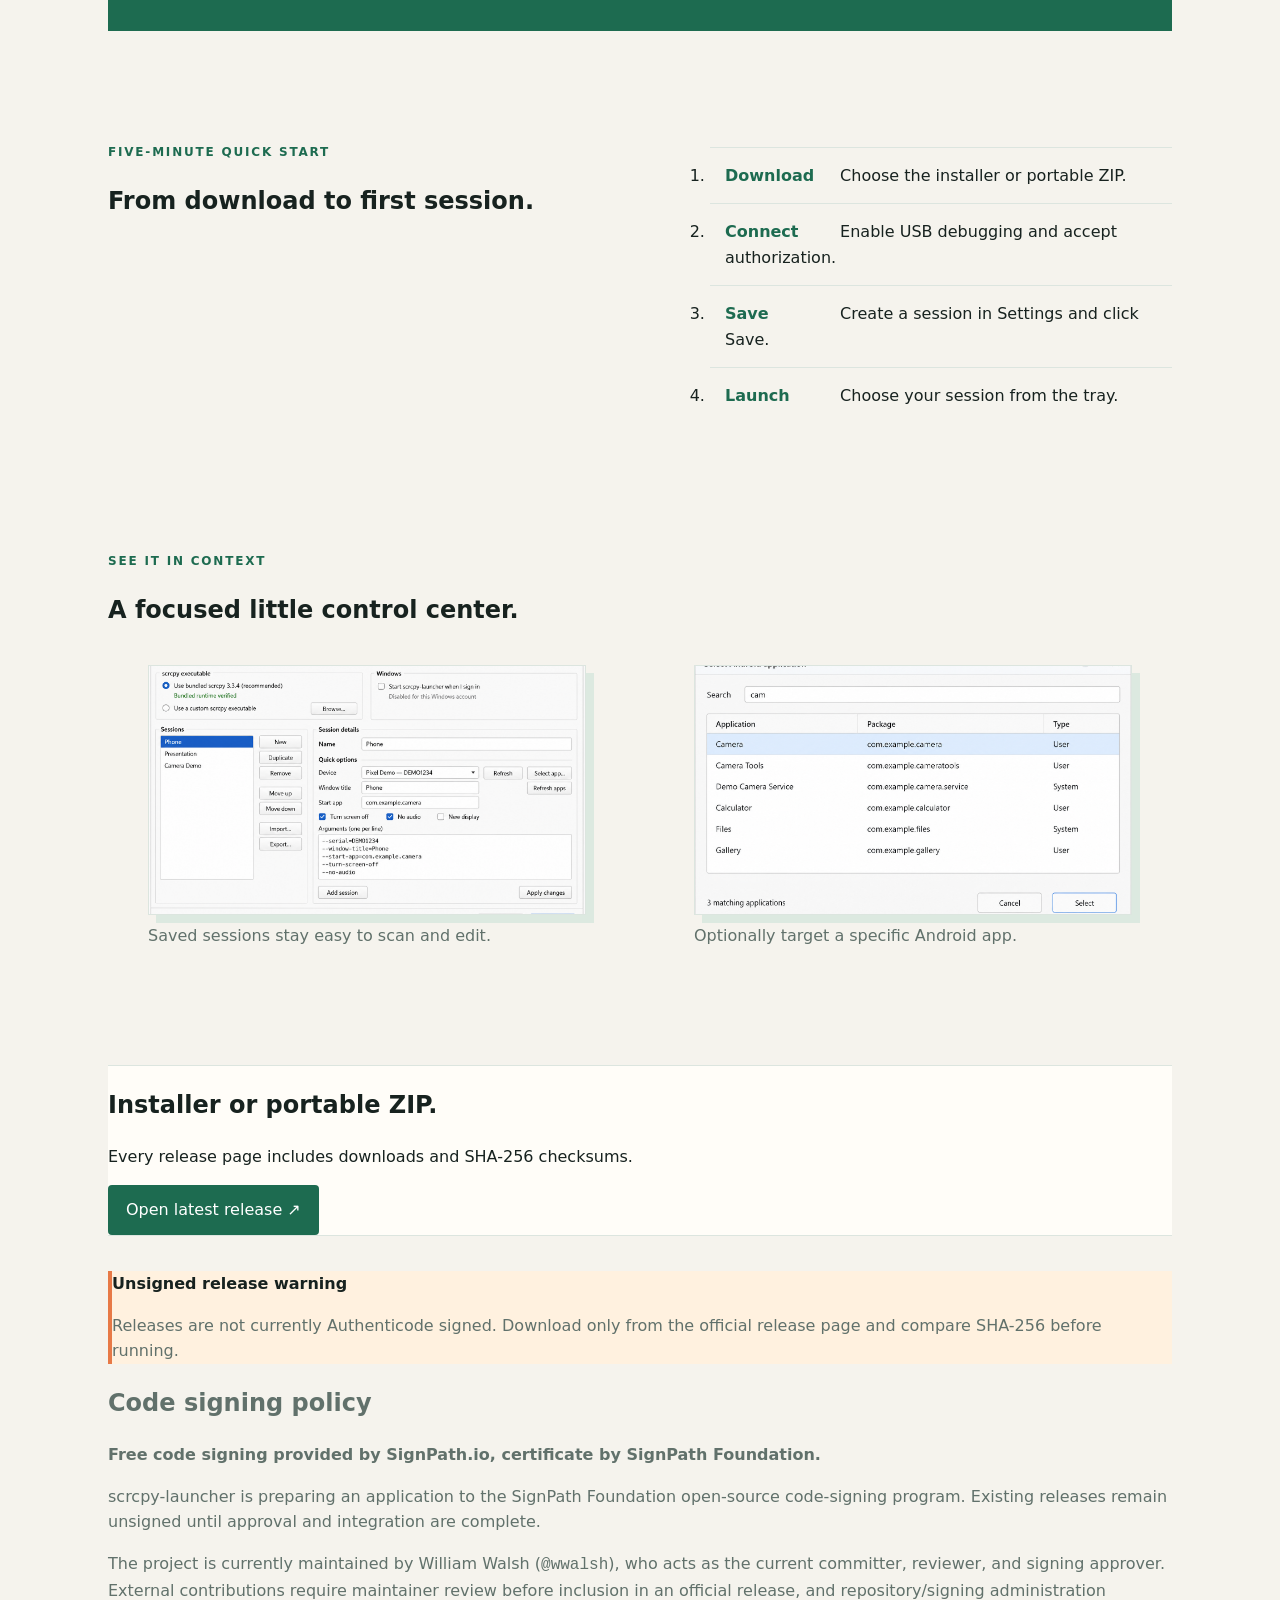
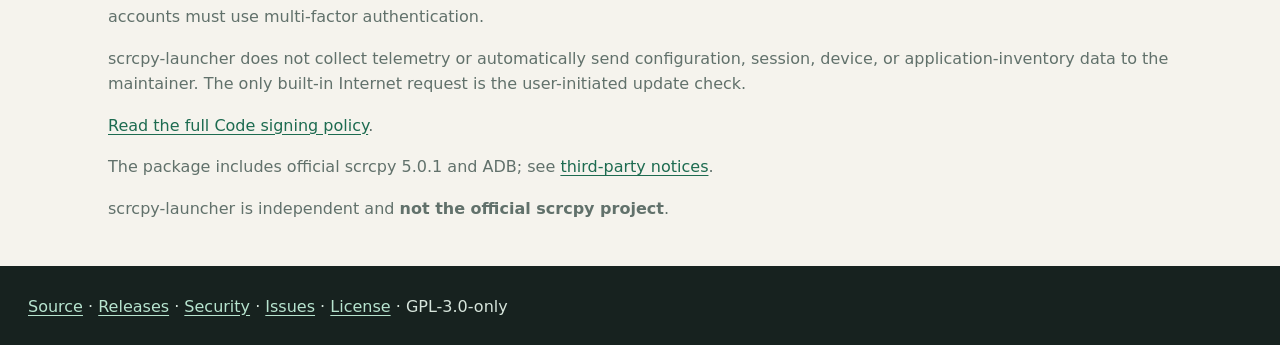
==== commit a34aa32f: "Refresh dependency security review and update bundled scrcpy" ====
--- a/site/index.html
+++ b/site/index.html
@@ -89,7 +89,7 @@
       <p><a href="https://github.com/wwalsh/scrcpy-launcher/blob/main/docs/code-signing-policy.md">Read the full Code signing policy</a>.</p>
     </section>
     <section class="disclosure">
-      <p>The package includes official scrcpy 4.1 and ADB; see <a href="https://github.com/wwalsh/scrcpy-launcher/blob/main/THIRD-PARTY-NOTICES.md">third-party notices</a>.</p>
+      <p>The package includes official scrcpy 5.0.1 and ADB; see <a href="https://github.com/wwalsh/scrcpy-launcher/blob/main/THIRD-PARTY-NOTICES.md">third-party notices</a>.</p>
       <p>scrcpy-launcher is independent and <b>not the official scrcpy project</b>.</p>
     </section>
   </main>
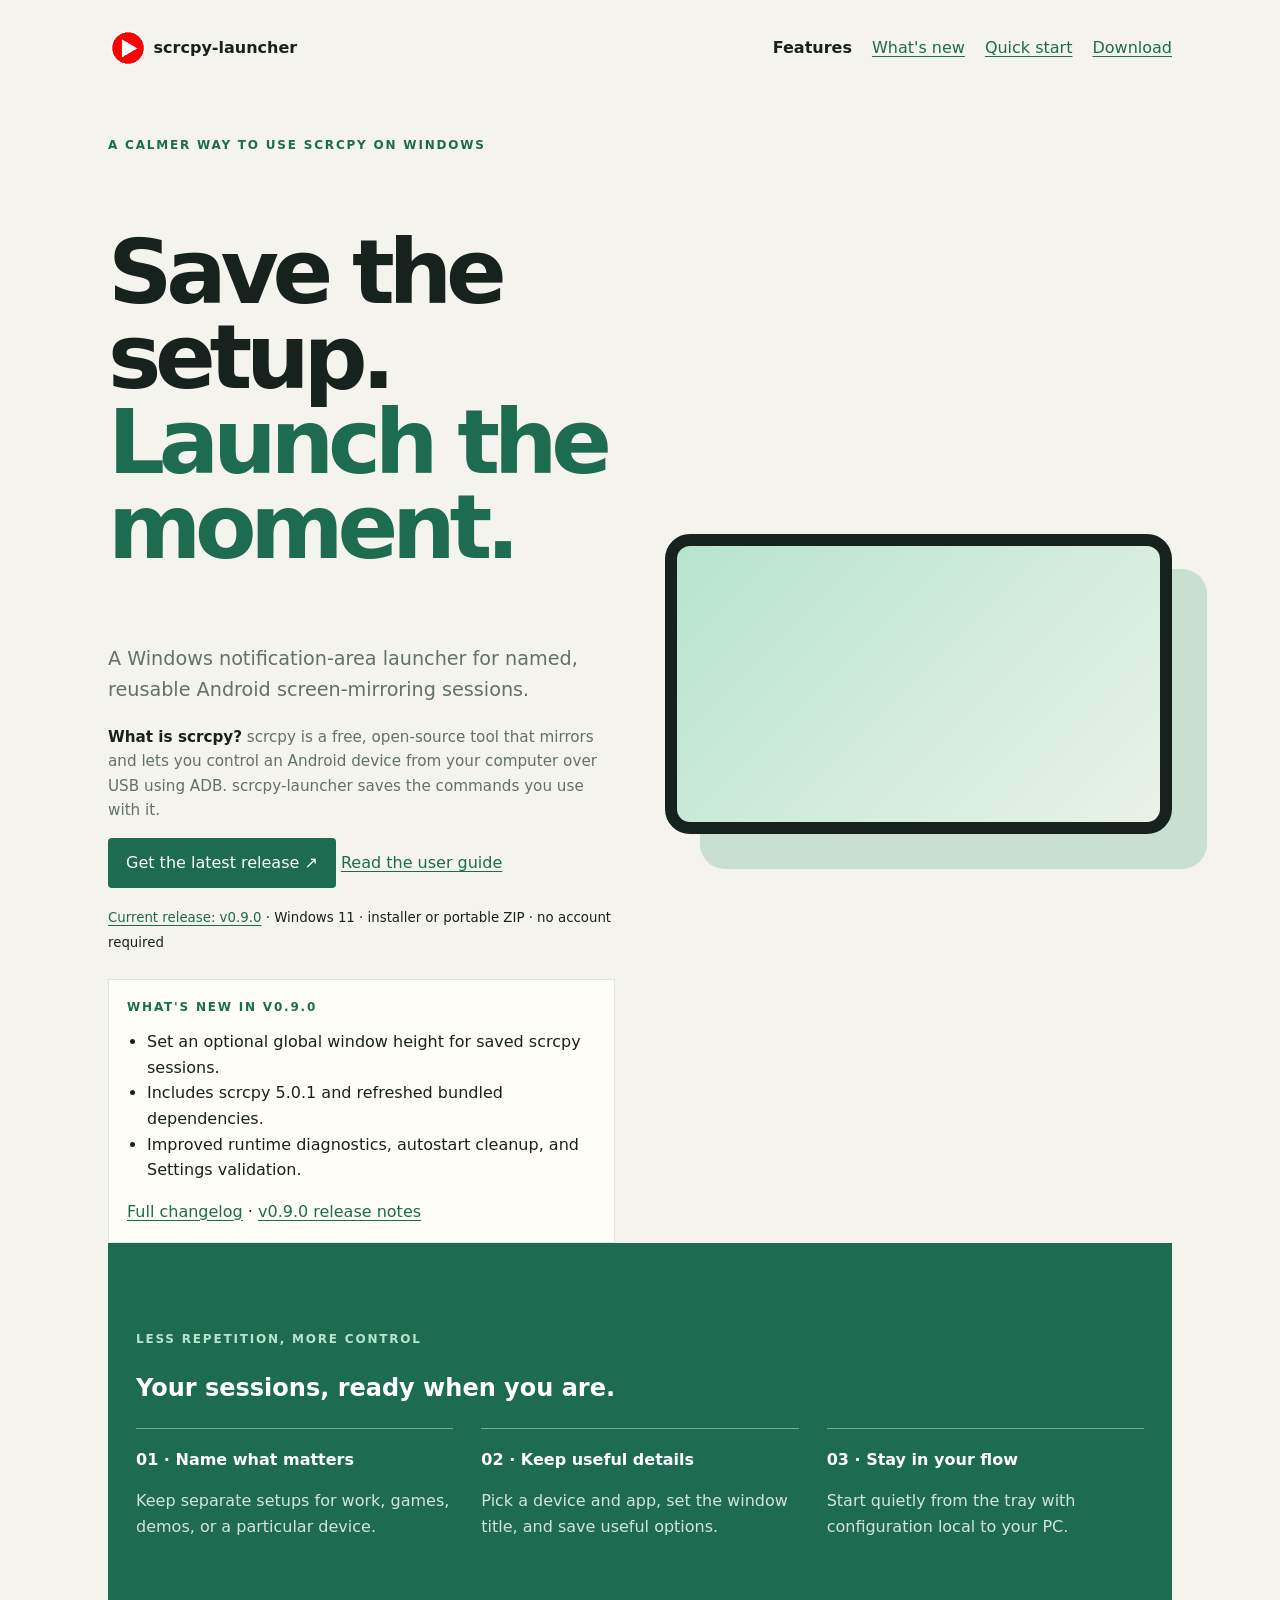
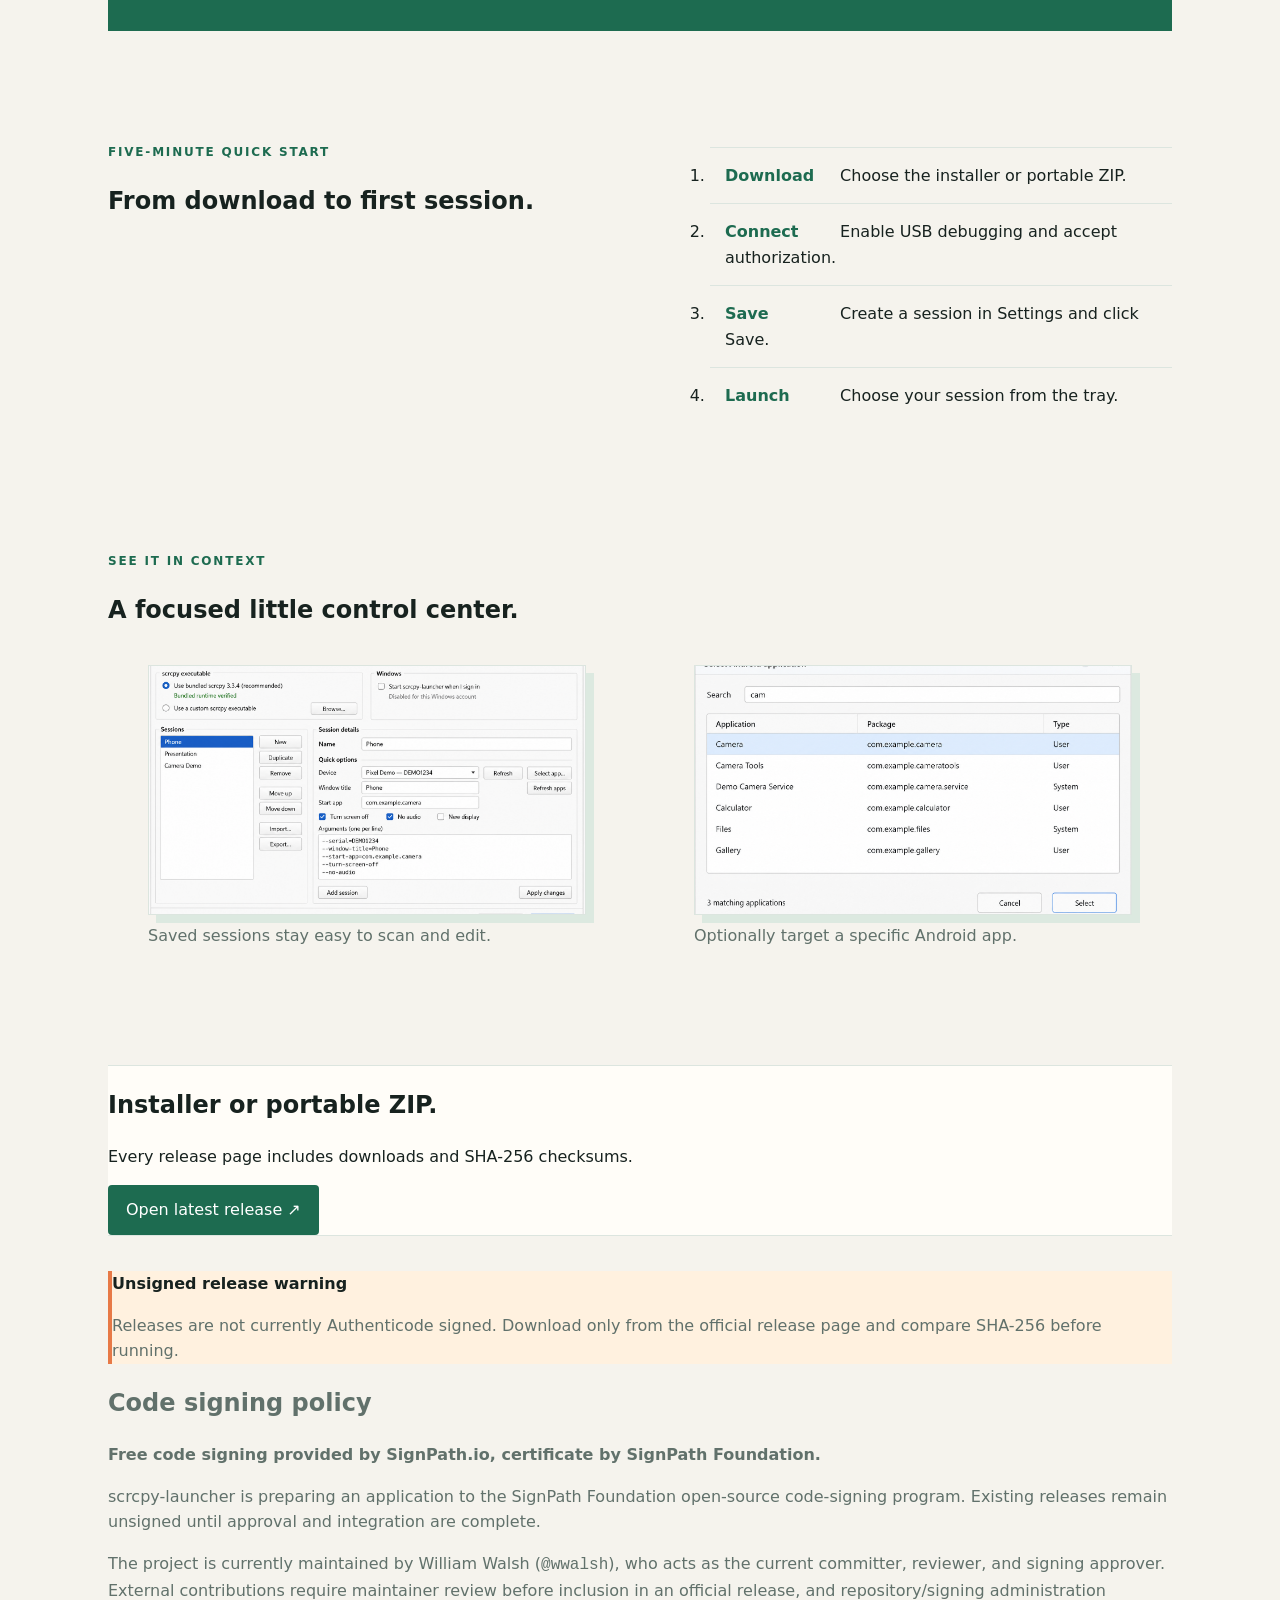
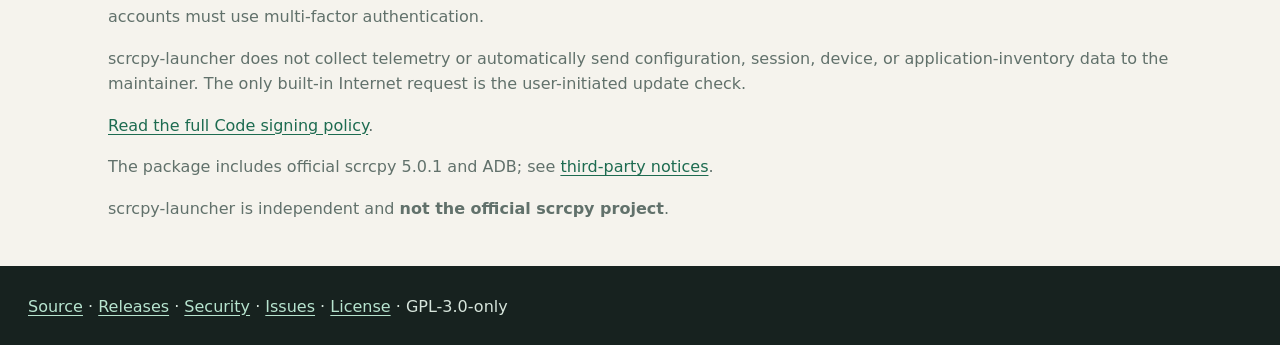
==== commit 02a94465: "release: prepare v0.9.0" ====
--- a/site/index.html
+++ b/site/index.html
@@ -32,15 +32,15 @@
           <a class="button" href="https://github.com/wwalsh/scrcpy-launcher/releases/latest">Get the latest release ↗</a>
           <a href="https://github.com/wwalsh/scrcpy-launcher/blob/main/docs/user-guide.md">Read the user guide</a>
         </p>
-        <small><a href="https://github.com/wwalsh/scrcpy-launcher/releases/latest">Current release: v0.8.0</a> · Windows 11 · installer or portable ZIP · no account required</small>
+        <small><a href="https://github.com/wwalsh/scrcpy-launcher/releases/latest">Current release: v0.9.0</a> · Windows 11 · installer or portable ZIP · no account required</small>
         <div class="current-release" id="whats-new">
-          <p class="eyebrow">What's new in v0.8.0</p>
+          <p class="eyebrow">What's new in v0.9.0</p>
           <ul>
-            <li>Background discovery work is bounded and stale requests are safely discarded.</li>
-            <li>Windows subprocess setup and scrcpy session lifecycle behavior are documented.</li>
-            <li>Runtime validation and configuration saves perform less redundant work.</li>
+            <li>Set an optional global window height for saved scrcpy sessions.</li>
+            <li>Includes scrcpy 5.0.1 and refreshed bundled dependencies.</li>
+            <li>Improved runtime diagnostics, autostart cleanup, and Settings validation.</li>
           </ul>
-          <p><a href="https://github.com/wwalsh/scrcpy-launcher/blob/main/CHANGELOG.md">Full changelog</a> · <a href="https://github.com/wwalsh/scrcpy-launcher/releases/tag/v0.8.0">v0.8.0 release notes</a></p>
+          <p><a href="https://github.com/wwalsh/scrcpy-launcher/blob/main/CHANGELOG.md">Full changelog</a> · <a href="https://github.com/wwalsh/scrcpy-launcher/releases/tag/v0.9.0">v0.9.0 release notes</a></p>
         </div>
       </div>
       <div class="art" role="img" aria-label="Illustration of an Android phone and desktop"></div>
